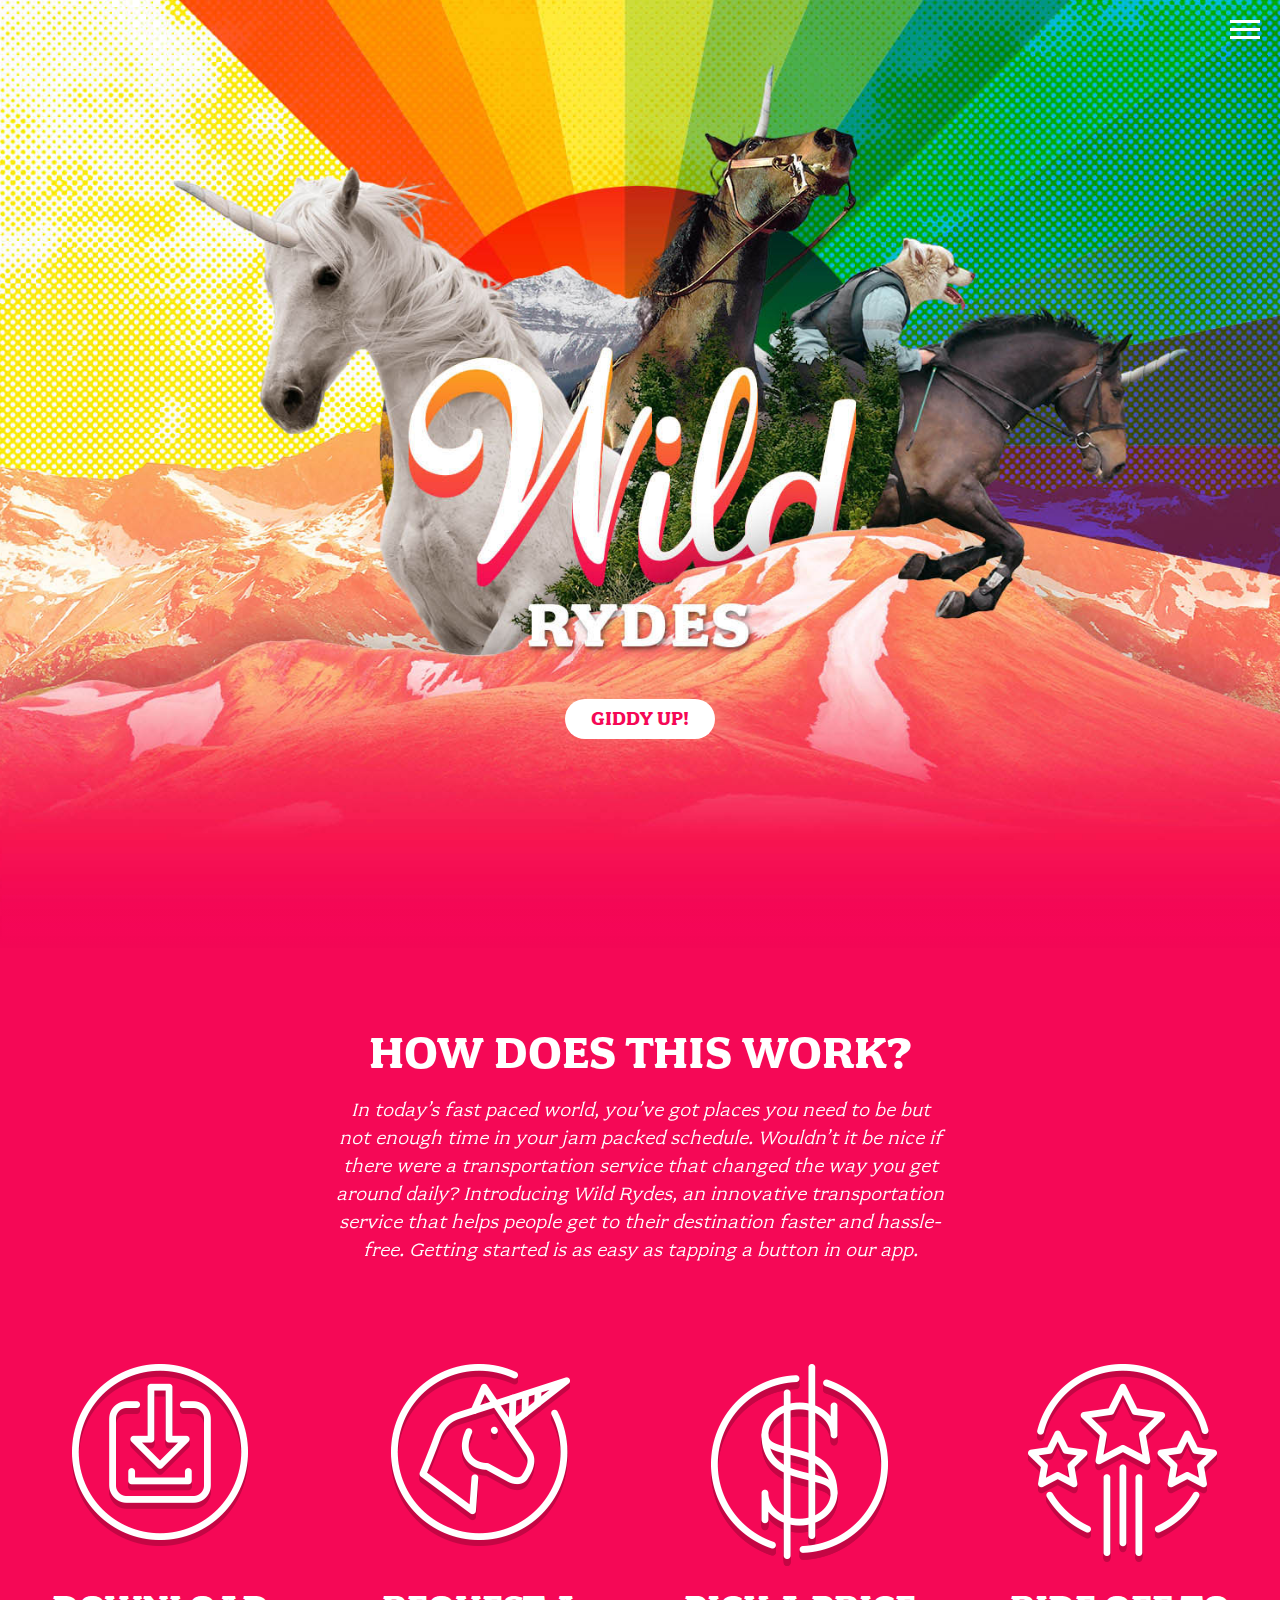
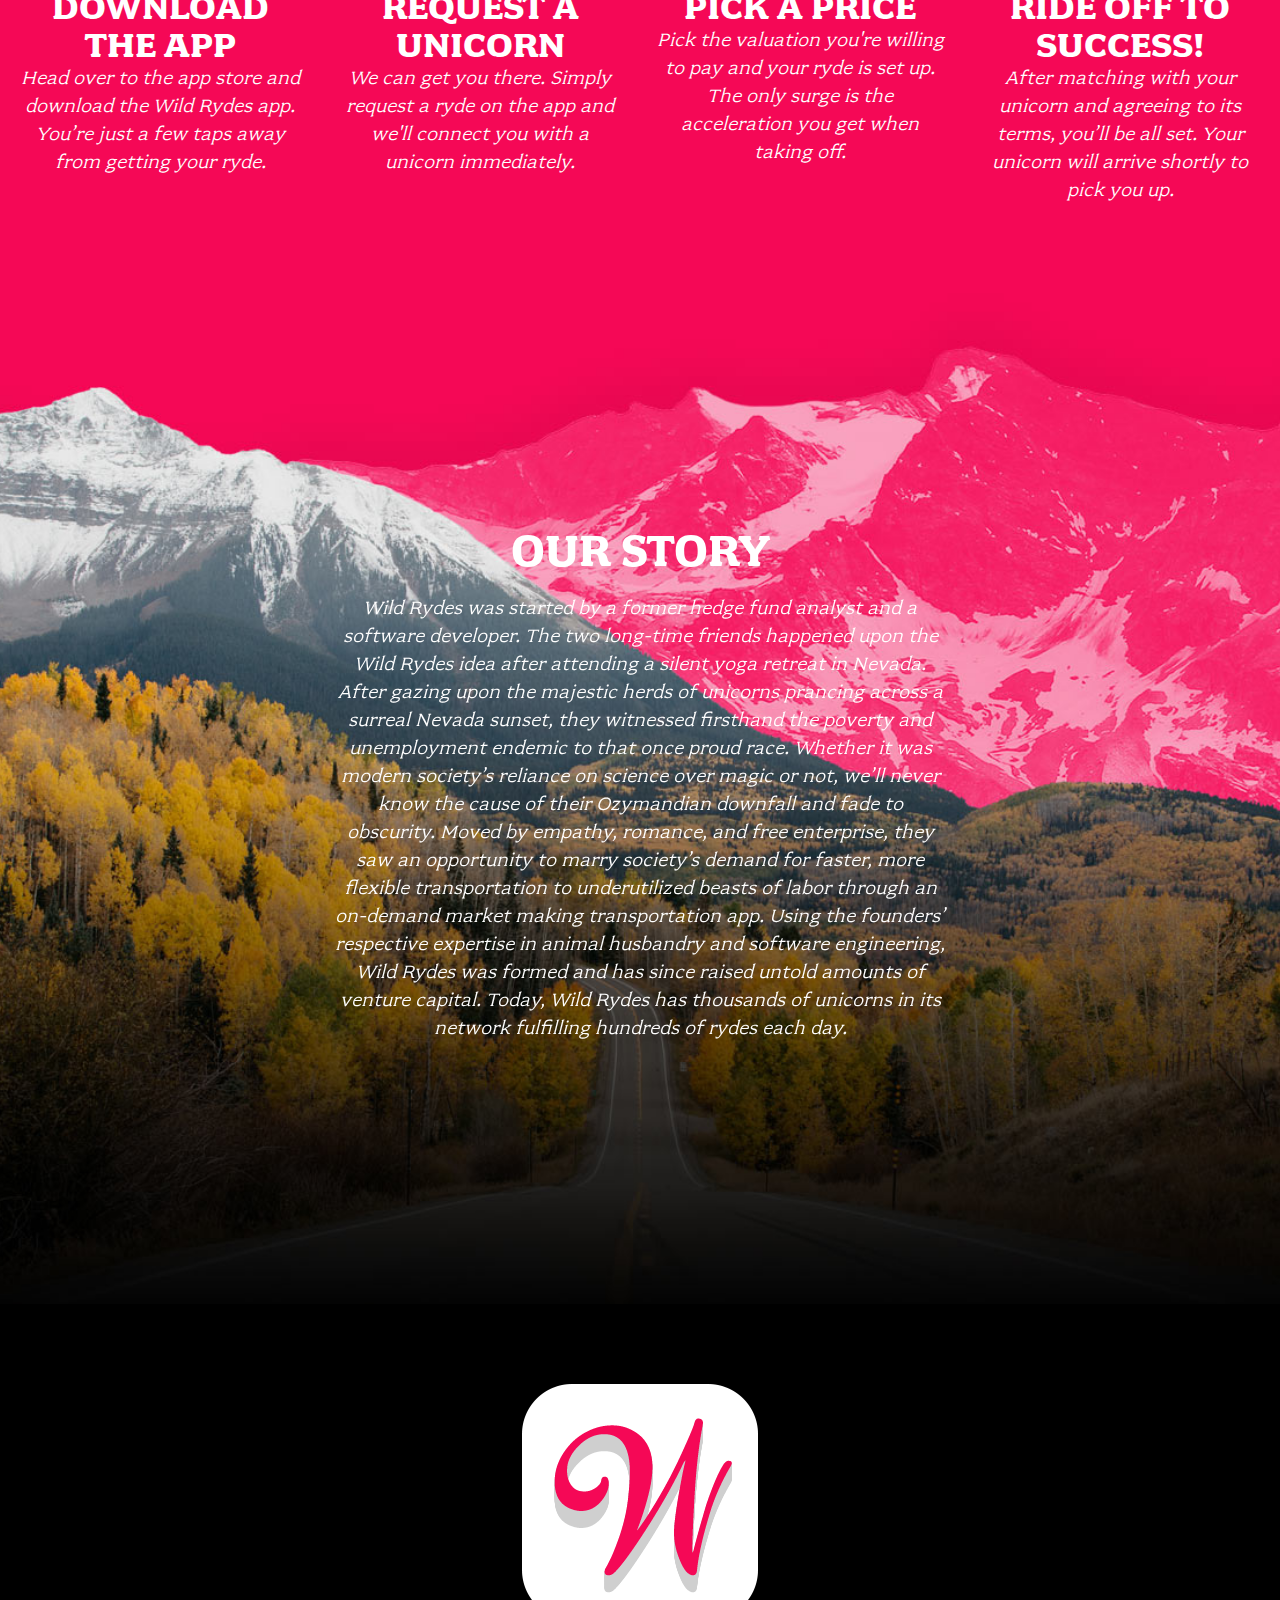
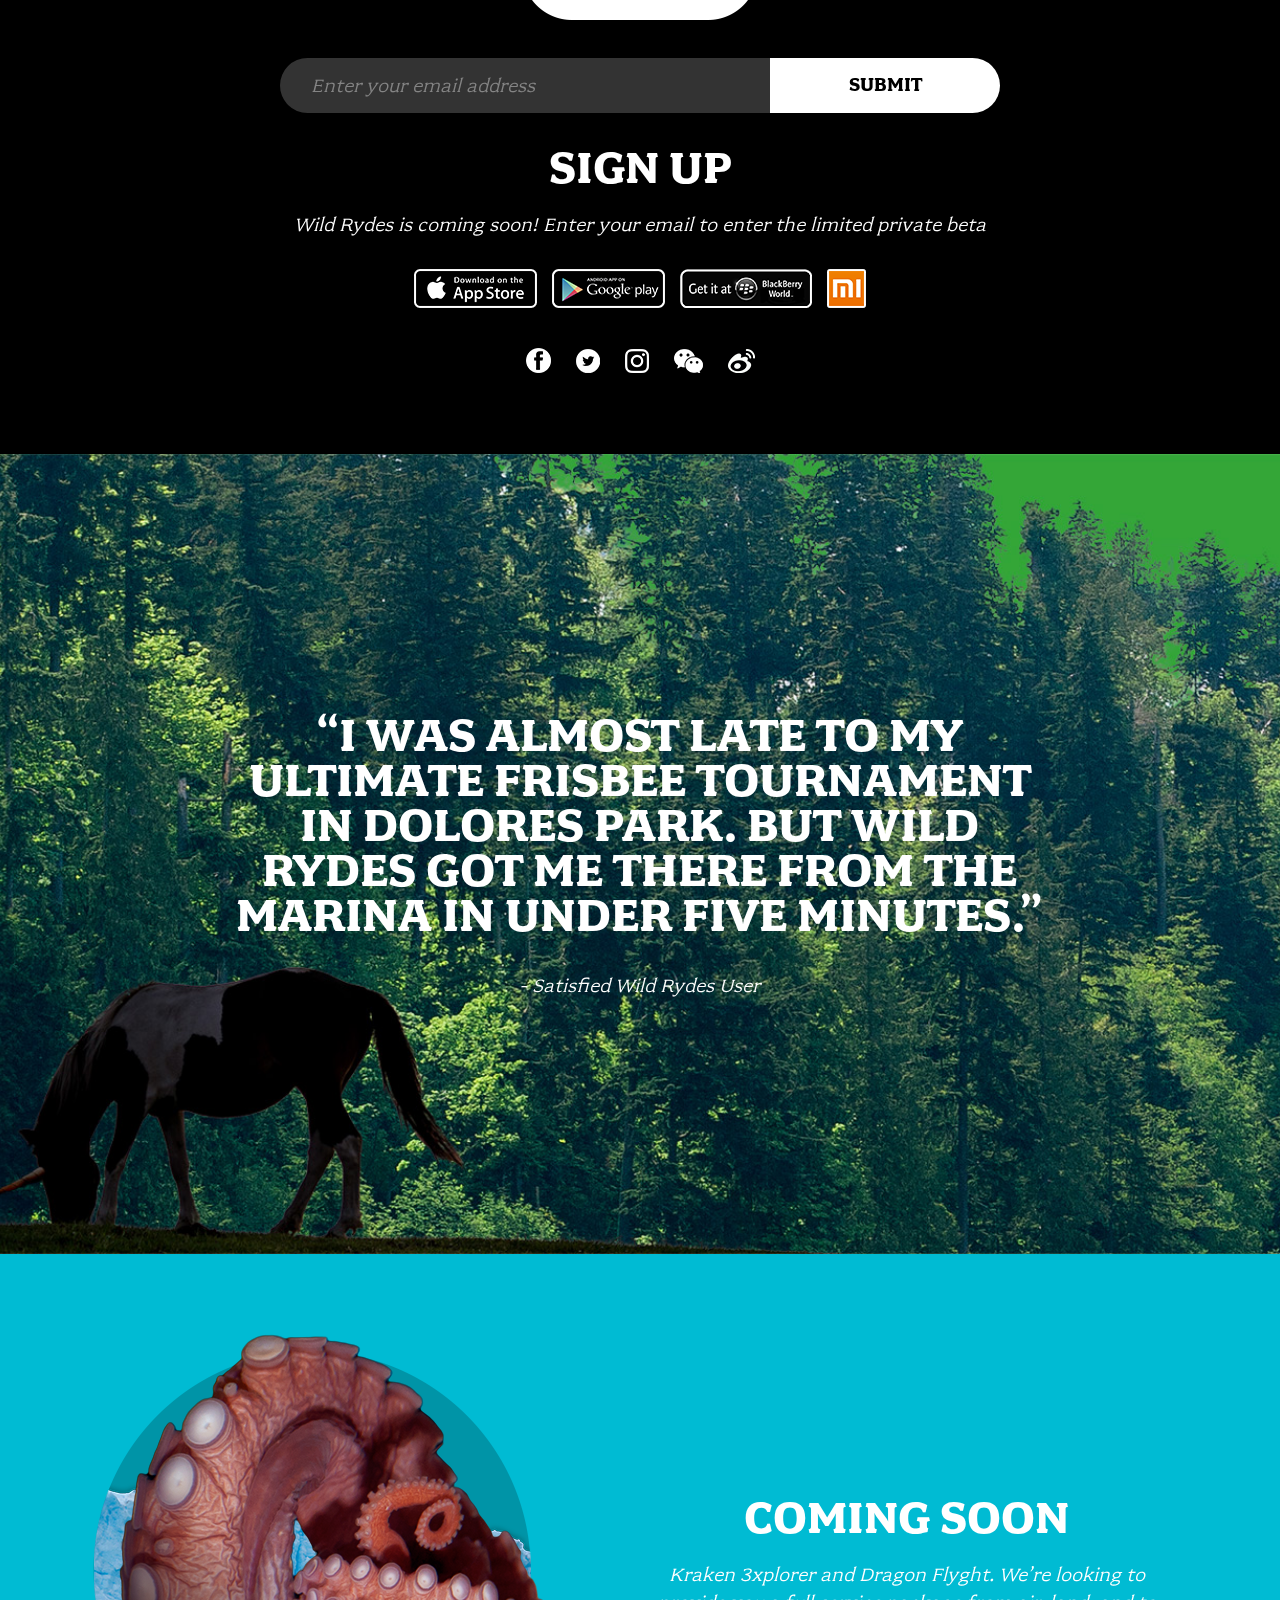
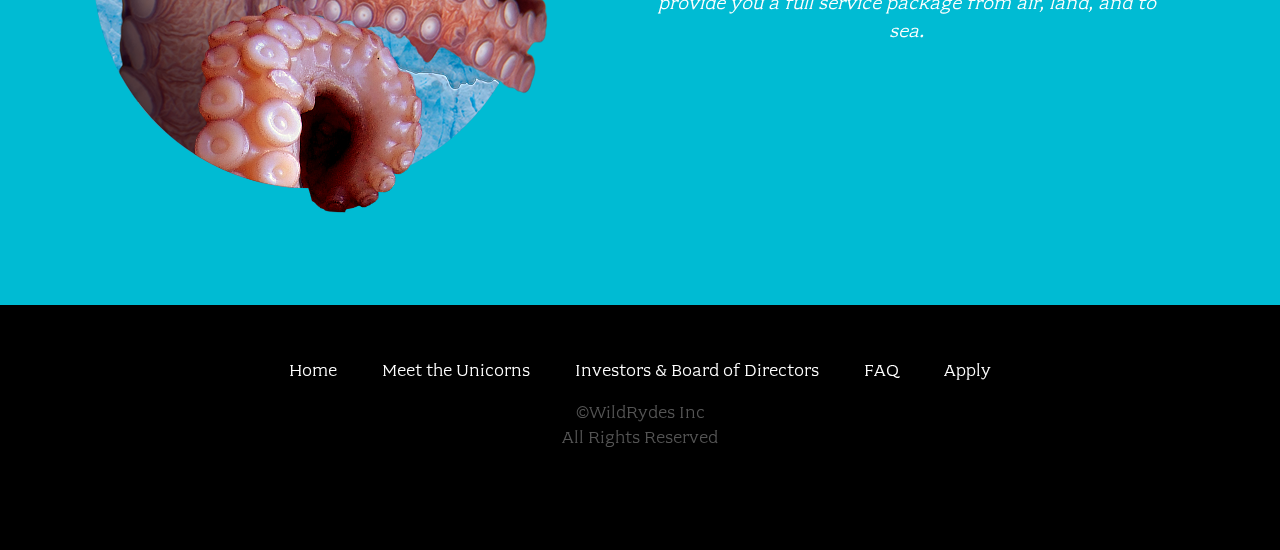
==== index.html @ 4c428ce8 "added all the files for the project" ====
<!doctype html>
<html class="no-js" lang="">
<head>
  <meta charset="utf-8">
  <meta name="description" content="">
  <meta name="viewport" content="width=device-width, initial-scale=1">
  <title>Wild Rydes</title>

  <link rel="stylesheet" href="css/font.css">
  <link rel="stylesheet" href="css/main.css">

  <script src="js/vendor/modernizr.js"></script>
</head>
<body class="page-home">

  <header class="site-header">
    <h1 class="title">Wild Rydes</h1>
    <nav class="site-nav">
      <ul>
        <li><a href="index.html">Home</a></li>
        <li><a href="unicorns.html">Meet the Unicorns</a></li>
        <li><a href="investors.html">Investors &amp; Board of Directors</a></li>
        <li><a href="faq.html">FAQ</a></li>
        <li><a href="apply.html">Apply</a></li>
      </ul>
    </nav>
    <button type="button" class="btn-menu"><span>Menu</span></button>
    <a class="home-button" href="/register.html">Giddy Up!</a>
  </header>

  <section class="home-about">
    <div class="row column large-9 xlarge-6 xxlarge-4">
      <h2 class="section-title">How Does This Work?</h2>
      <p class="content">
        In today’s fast paced world, you’ve got places you need to be but not enough time in your jam packed schedule. Wouldn’t it be nice if there were a transportation service that changed the way you get around daily? Introducing Wild Rydes, an innovative transportation service that helps people get to their destination faster and hassle-free. Getting started is as easy as tapping a button in our app.
      </p>
    </div>

    <div class="row medium-up-2 large-up-4">
      <div class="column">
        <div class="home-about-block">
          <h3 class="title icon-download">Download The App</h3>
          <p class="content">Head over to the app store and download the Wild Rydes app. You’re just a few taps away from getting your ryde.</p>
        </div>
      </div>

      <div class="column">
        <div class="home-about-block">
          <h3 class="title icon-unicorn">Request A Unicorn</h3>
          <p class="content">We can get you there. Simply request a ryde on the app and we'll connect you with a unicorn immediately.</p>
        </div>
      </div>

      <div class="column">
        <div class="home-about-block">
          <h3 class="title icon-price">Pick A Price</h3>
          <p class="content">Pick the valuation you're willing to pay and your ryde is set up. The only surge is the acceleration you get when taking off.</p>
        </div>
      </div>

      <div class="column">
        <div class="home-about-block">
          <h3 class="title icon-success">Ride Off To Success!</h3>
          <p class="content">After matching with your unicorn and agreeing to its terms, you’ll be all set. Your unicorn will arrive shortly to pick you up.</p>
        </div>
      </div>
    </div>
  </section>

  <section class="home-story">
    <div class="row column large-9 xlarge-6 xxlarge-4">
      <h2 class="section-title">Our Story</h2>
      <p class="content">
        Wild Rydes was started by a former hedge fund analyst and a software developer. The two long-time friends happened upon the Wild Rydes idea after attending a silent yoga retreat in Nevada. After gazing upon the majestic herds of unicorns prancing across a surreal Nevada sunset, they witnessed firsthand the poverty and unemployment endemic to that once proud race. Whether it was modern society’s reliance on science over magic or not, we’ll never know the cause of their Ozymandian downfall and fade to obscurity. Moved by empathy, romance, and free enterprise, they saw an opportunity to marry society’s demand for faster, more flexible transportation to underutilized beasts of labor through an on-demand market making transportation app. Using the founders’ respective expertise in animal husbandry and software engineering, Wild Rydes was formed and has since raised untold amounts of venture capital. Today, Wild Rydes has thousands of unicorns in its network fulfilling hundreds of rydes each day.
      </p>
    </div>
  </section>

  <section class="home-sign-up">
    <div class="row column">
      <img class="icon-w" src="images/wr-home-W.png">

      <form onsubmit="javascript:void(0);">
        <input type="email" placeholder="Enter your email address">
        <button type="button">Submit</button>
      </form>

      <h2 class="section-title">Sign Up</h2>

      <p class="content">Wild Rydes is coming soon! Enter your email to enter the limited private beta</p>

      <div class="apps">
        <a class="app-icon" href=""><img src="images/wr-home-apple.png"></a>
        <a class="app-icon" href=""><img src="images/wr-home-google.png"></a>
        <a class="app-icon" href=""><img src="images/wr-home-blackberry.png"></a>
        <a class="app-icon" href=""><img src="images/wr-home-Xiaomi.png"></a>
      </div>

      <div class="social">
        <a class="icon-fb" href="">Facebook</a>
        <a class="icon-tw" href="">Twitter</a>
        <a class="icon-ig" href="">Instagram</a>
        <a class="icon-wc" href="">Wechat</a>
        <a class="icon-wb" href="">Weibo</a>
      </div>
    </div>
  </section>

  <section class="home-quote">
    <div class="row column medium-8 xxlarge-6">
      <div class="quote-wrap">
        <div class="quote">
          “I was almost late to my ultimate frisbee tournament in DOLORES park. BUt Wild Rydes Got me there from the marina in under five minutes.”
        </div>
        <div class="quoter">- Satisfied Wild Rydes User</div>
      </div>
    </div>
  </section>

  <section class="kraken-callout">
    <div class="row">
      <div class="columns medium-6 xxlarge-4 xxlarge-offset-2">
        <img src="images/wr-home-kraken.png">
      </div>

      <div class="columns medium-6 xlarge-5 xxlarge-4">
        <h4 class="title">Coming Soon</h4>
        <p class="content">
          Kraken 3xplorer and Dragon Flyght. We’re looking to provide you a full service package from air, land, and to sea.
        </p>
      </div>
    </div>
  </section>

  <footer class="site-footer">
    <div class="row column">
      <nav class="footer-nav">
        <ul>
          <li><a href="index.html">Home</a></li>
          <li><a href="unicorns.html">Meet the Unicorns</a></li>
          <li><a href="investors.html">Investors & Board of Directors</a></li>
          <li><a href="faq.html">FAQ</a></li>
          <li><a href="apply.html">Apply</a></li>
        </ul>
      </nav>
    </div>

    <div class="row column">
      <div class="footer-legal">
        &copy;WildRydes Inc<br>
        All Rights Reserved
      </div>
    </div>
  </footer>

  <script src="js/vendor.js"></script>

  <script src="js/main.js"></script>
</body>
</html>
---- css/font.css ----
@font-face {
    font-family: "fairplex-wide";
    font-style: normal;
    font-weight: 400;
    src: url("../fonts/fairplex-wide-n4.woff") format("woff2");
}
@font-face {
    font-family: "fairplex-wide";
    font-style: normal;
    font-weight: 700;
    src: url("../fonts/fairplex-wide-n7.woff") format("woff2");
}
---- css/main.css ----
/*! normalize.css v4.2.0 | MIT License | github.com/necolas/normalize.css */html{font-family:sans-serif;line-height:1.15;-ms-text-size-adjust:100%;-webkit-text-size-adjust:100%}body{margin:0}article,aside,footer,header,nav,section{display:block}h1{font-size:2em;margin:.67em 0}figcaption,figure,main{display:block}figure{margin:1em 40px}hr{box-sizing:content-box;height:0;overflow:visible}pre{font-family:monospace,monospace;font-size:1em}a{background-color:transparent;-webkit-text-decoration-skip:objects}a:active,a:hover{outline-width:0}abbr[title]{border-bottom:none;text-decoration:underline;text-decoration:underline dotted}b,strong{font-weight:inherit;font-weight:bolder}code,kbd,samp{font-family:monospace,monospace;font-size:1em}dfn{font-style:italic}mark{background-color:#ff0;color:#000}small{font-size:80%}sub,sup{font-size:75%;line-height:0;position:relative;vertical-align:baseline}sub{bottom:-.25em}sup{top:-.5em}audio,video{display:inline-block}audio:not([controls]){display:none;height:0}img{border-style:none}svg:not(:root){overflow:hidden}button,input,optgroup,select,textarea{font:inherit;margin:0}optgroup{font-weight:700}button,input{overflow:visible}button,select{text-transform:none}[type=reset],[type=submit],button,html [type=button]{-webkit-appearance:button;cursor:pointer}[type=button]::-moz-focus-inner,[type=reset]::-moz-focus-inner,[type=submit]::-moz-focus-inner,button::-moz-focus-inner{border-style:none;padding:0}[type=button]:-moz-focusring,[type=reset]:-moz-focusring,[type=submit]:-moz-focusring,button:-moz-focusring{outline:1px dotted ButtonText}fieldset{border:1px solid silver;margin:0 2px;padding:.35em .625em .75em}legend{box-sizing:border-box;color:inherit;display:table;max-width:100%;padding:0;white-space:normal}progress{display:inline-block;vertical-align:baseline}textarea{overflow:auto}[type=checkbox],[type=radio]{box-sizing:border-box;padding:0}[type=number]::-webkit-inner-spin-button,[type=number]::-webkit-outer-spin-button{height:auto}[type=search]{-webkit-appearance:textfield;outline-offset:-2px}[type=search]::-webkit-search-cancel-button,[type=search]::-webkit-search-decoration{-webkit-appearance:none}::-webkit-file-upload-button{-webkit-appearance:button;font:inherit}details,menu{display:block}summary{display:list-item}canvas{display:inline-block}[hidden],template{display:none}.row{max-width:96.875rem;margin-left:auto;margin-right:auto}.row:after,.row:before{content:' ';display:table}.row:after{clear:both}.row.collapse>.column,.row.collapse>.columns{padding-left:0;padding-right:0}.row .row{max-width:none;margin-left:-.625rem;margin-right:-.625rem}@media screen and (min-width:40em){.row .row{margin-left:-.9375rem;margin-right:-.9375rem}}.row .row.collapse{margin-left:0;margin-right:0}.row.expanded{max-width:none}.row.expanded .row{margin-left:auto;margin-right:auto}.column,.columns{width:100%;float:left;padding-left:.625rem;padding-right:.625rem}@media screen and (min-width:40em){.column,.columns{padding-left:.9375rem;padding-right:.9375rem}}.column:last-child:not(:first-child),.columns:last-child:not(:first-child){float:right}.column.end:last-child:last-child,.end.columns:last-child:last-child{float:left}.column.row.row,.row.row.columns{float:none}.row .column.row.row,.row .row.row.columns{padding-left:0;padding-right:0;margin-left:0;margin-right:0}.small-1{width:8.3333333333%}.small-push-1{position:relative;left:8.3333333333%}.small-pull-1{position:relative;left:-8.3333333333%}.small-offset-0{margin-left:0}.small-2{width:16.6666666667%}.small-push-2{position:relative;left:16.6666666667%}.small-pull-2{position:relative;left:-16.6666666667%}.small-offset-1{margin-left:8.3333333333%}.small-3{width:25%}.small-push-3{position:relative;left:25%}.small-pull-3{position:relative;left:-25%}.small-offset-2{margin-left:16.6666666667%}.small-4{width:33.3333333333%}.small-push-4{position:relative;left:33.3333333333%}.small-pull-4{position:relative;left:-33.3333333333%}.small-offset-3{margin-left:25%}.small-5{width:41.6666666667%}.small-push-5{position:relative;left:41.6666666667%}.small-pull-5{position:relative;left:-41.6666666667%}.small-offset-4{margin-left:33.3333333333%}.small-6{width:50%}.small-push-6{position:relative;left:50%}.small-pull-6{position:relative;left:-50%}.small-offset-5{margin-left:41.6666666667%}.small-7{width:58.3333333333%}.small-push-7{position:relative;left:58.3333333333%}.small-pull-7{position:relative;left:-58.3333333333%}.small-offset-6{margin-left:50%}.small-8{width:66.6666666667%}.small-push-8{position:relative;left:66.6666666667%}.small-pull-8{position:relative;left:-66.6666666667%}.small-offset-7{margin-left:58.3333333333%}.small-9{width:75%}.small-push-9{position:relative;left:75%}.small-pull-9{position:relative;left:-75%}.small-offset-8{margin-left:66.6666666667%}.small-10{width:83.3333333333%}.small-push-10{position:relative;left:83.3333333333%}.small-pull-10{position:relative;left:-83.3333333333%}.small-offset-9{margin-left:75%}.small-11{width:91.6666666667%}.small-push-11{position:relative;left:91.6666666667%}.small-pull-11{position:relative;left:-91.6666666667%}.small-offset-10{margin-left:83.3333333333%}.small-12{width:100%}.small-offset-11{margin-left:91.6666666667%}.small-up-1>.column,.small-up-1>.columns{width:100%;float:left}.small-up-1>.column:nth-of-type(1n),.small-up-1>.columns:nth-of-type(1n){clear:none}.small-up-1>.column:nth-of-type(1n+1),.small-up-1>.columns:nth-of-type(1n+1){clear:both}.small-up-1>.column:last-child,.small-up-1>.columns:last-child{float:left}.small-up-2>.column,.small-up-2>.columns{width:50%;float:left}.small-up-2>.column:nth-of-type(1n),.small-up-2>.columns:nth-of-type(1n){clear:none}.small-up-2>.column:nth-of-type(2n+1),.small-up-2>.columns:nth-of-type(2n+1){clear:both}.small-up-2>.column:last-child,.small-up-2>.columns:last-child{float:left}.small-up-3>.column,.small-up-3>.columns{width:33.3333333333%;float:left}.small-up-3>.column:nth-of-type(1n),.small-up-3>.columns:nth-of-type(1n){clear:none}.small-up-3>.column:nth-of-type(3n+1),.small-up-3>.columns:nth-of-type(3n+1){clear:both}.small-up-3>.column:last-child,.small-up-3>.columns:last-child{float:left}.small-up-4>.column,.small-up-4>.columns{width:25%;float:left}.small-up-4>.column:nth-of-type(1n),.small-up-4>.columns:nth-of-type(1n){clear:none}.small-up-4>.column:nth-of-type(4n+1),.small-up-4>.columns:nth-of-type(4n+1){clear:both}.small-up-4>.column:last-child,.small-up-4>.columns:last-child{float:left}.small-up-5>.column,.small-up-5>.columns{width:20%;float:left}.small-up-5>.column:nth-of-type(1n),.small-up-5>.columns:nth-of-type(1n){clear:none}.small-up-5>.column:nth-of-type(5n+1),.small-up-5>.columns:nth-of-type(5n+1){clear:both}.small-up-5>.column:last-child,.small-up-5>.columns:last-child{float:left}.small-up-6>.column,.small-up-6>.columns{width:16.6666666667%;float:left}.small-up-6>.column:nth-of-type(1n),.small-up-6>.columns:nth-of-type(1n){clear:none}.small-up-6>.column:nth-of-type(6n+1),.small-up-6>.columns:nth-of-type(6n+1){clear:both}.small-up-6>.column:last-child,.small-up-6>.columns:last-child{float:left}.small-up-7>.column,.small-up-7>.columns{width:14.2857142857%;float:left}.small-up-7>.column:nth-of-type(1n),.small-up-7>.columns:nth-of-type(1n){clear:none}.small-up-7>.column:nth-of-type(7n+1),.small-up-7>.columns:nth-of-type(7n+1){clear:both}.small-up-7>.column:last-child,.small-up-7>.columns:last-child{float:left}.small-up-8>.column,.small-up-8>.columns{width:12.5%;float:left}.small-up-8>.column:nth-of-type(1n),.small-up-8>.columns:nth-of-type(1n){clear:none}.small-up-8>.column:nth-of-type(8n+1),.small-up-8>.columns:nth-of-type(8n+1){clear:both}.small-up-8>.column:last-child,.small-up-8>.columns:last-child{float:left}.small-collapse>.column,.small-collapse>.columns{padding-left:0;padding-right:0}.expanded.row .small-collapse.row,.small-collapse .row{margin-left:0;margin-right:0}.small-uncollapse>.column,.small-uncollapse>.columns{padding-left:.625rem;padding-right:.625rem}.small-centered{float:none;margin-left:auto;margin-right:auto}.small-pull-0,.small-push-0,.small-uncentered{position:static;margin-left:0;margin-right:0;float:left}@media screen and (min-width:40em){.medium-1{width:8.3333333333%}.medium-push-1{position:relative;left:8.3333333333%}.medium-pull-1{position:relative;left:-8.3333333333%}.medium-offset-0{margin-left:0}.medium-2{width:16.6666666667%}.medium-push-2{position:relative;left:16.6666666667%}.medium-pull-2{position:relative;left:-16.6666666667%}.medium-offset-1{margin-left:8.3333333333%}.medium-3{width:25%}.medium-push-3{position:relative;left:25%}.medium-pull-3{position:relative;left:-25%}.medium-offset-2{margin-left:16.6666666667%}.medium-4{width:33.3333333333%}.medium-push-4{position:relative;left:33.3333333333%}.medium-pull-4{position:relative;left:-33.3333333333%}.medium-offset-3{margin-left:25%}.medium-5{width:41.6666666667%}.medium-push-5{position:relative;left:41.6666666667%}.medium-pull-5{position:relative;left:-41.6666666667%}.medium-offset-4{margin-left:33.3333333333%}.medium-6{width:50%}.medium-push-6{position:relative;left:50%}.medium-pull-6{position:relative;left:-50%}.medium-offset-5{margin-left:41.6666666667%}.medium-7{width:58.3333333333%}.medium-push-7{position:relative;left:58.3333333333%}.medium-pull-7{position:relative;left:-58.3333333333%}.medium-offset-6{margin-left:50%}.medium-8{width:66.6666666667%}.medium-push-8{position:relative;left:66.6666666667%}.medium-pull-8{position:relative;left:-66.6666666667%}.medium-offset-7{margin-left:58.3333333333%}.medium-9{width:75%}.medium-push-9{position:relative;left:75%}.medium-pull-9{position:relative;left:-75%}.medium-offset-8{margin-left:66.6666666667%}.medium-10{width:83.3333333333%}.medium-push-10{position:relative;left:83.3333333333%}.medium-pull-10{position:relative;left:-83.3333333333%}.medium-offset-9{margin-left:75%}.medium-11{width:91.6666666667%}.medium-push-11{position:relative;left:91.6666666667%}.medium-pull-11{position:relative;left:-91.6666666667%}.medium-offset-10{margin-left:83.3333333333%}.medium-12{width:100%}.medium-offset-11{margin-left:91.6666666667%}.medium-up-1>.column,.medium-up-1>.columns{width:100%;float:left}.medium-up-1>.column:nth-of-type(1n),.medium-up-1>.columns:nth-of-type(1n){clear:none}.medium-up-1>.column:nth-of-type(1n+1),.medium-up-1>.columns:nth-of-type(1n+1){clear:both}.medium-up-1>.column:last-child,.medium-up-1>.columns:last-child{float:left}.medium-up-2>.column,.medium-up-2>.columns{width:50%;float:left}.medium-up-2>.column:nth-of-type(1n),.medium-up-2>.columns:nth-of-type(1n){clear:none}.medium-up-2>.column:nth-of-type(2n+1),.medium-up-2>.columns:nth-of-type(2n+1){clear:both}.medium-up-2>.column:last-child,.medium-up-2>.columns:last-child{float:left}.medium-up-3>.column,.medium-up-3>.columns{width:33.3333333333%;float:left}.medium-up-3>.column:nth-of-type(1n),.medium-up-3>.columns:nth-of-type(1n){clear:none}.medium-up-3>.column:nth-of-type(3n+1),.medium-up-3>.columns:nth-of-type(3n+1){clear:both}.medium-up-3>.column:last-child,.medium-up-3>.columns:last-child{float:left}.medium-up-4>.column,.medium-up-4>.columns{width:25%;float:left}.medium-up-4>.column:nth-of-type(1n),.medium-up-4>.columns:nth-of-type(1n){clear:none}.medium-up-4>.column:nth-of-type(4n+1),.medium-up-4>.columns:nth-of-type(4n+1){clear:both}.medium-up-4>.column:last-child,.medium-up-4>.columns:last-child{float:left}.medium-up-5>.column,.medium-up-5>.columns{width:20%;float:left}.medium-up-5>.column:nth-of-type(1n),.medium-up-5>.columns:nth-of-type(1n){clear:none}.medium-up-5>.column:nth-of-type(5n+1),.medium-up-5>.columns:nth-of-type(5n+1){clear:both}.medium-up-5>.column:last-child,.medium-up-5>.columns:last-child{float:left}.medium-up-6>.column,.medium-up-6>.columns{width:16.6666666667%;float:left}.medium-up-6>.column:nth-of-type(1n),.medium-up-6>.columns:nth-of-type(1n){clear:none}.medium-up-6>.column:nth-of-type(6n+1),.medium-up-6>.columns:nth-of-type(6n+1){clear:both}.medium-up-6>.column:last-child,.medium-up-6>.columns:last-child{float:left}.medium-up-7>.column,.medium-up-7>.columns{width:14.2857142857%;float:left}.medium-up-7>.column:nth-of-type(1n),.medium-up-7>.columns:nth-of-type(1n){clear:none}.medium-up-7>.column:nth-of-type(7n+1),.medium-up-7>.columns:nth-of-type(7n+1){clear:both}.medium-up-7>.column:last-child,.medium-up-7>.columns:last-child{float:left}.medium-up-8>.column,.medium-up-8>.columns{width:12.5%;float:left}.medium-up-8>.column:nth-of-type(1n),.medium-up-8>.columns:nth-of-type(1n){clear:none}.medium-up-8>.column:nth-of-type(8n+1),.medium-up-8>.columns:nth-of-type(8n+1){clear:both}.medium-up-8>.column:last-child,.medium-up-8>.columns:last-child{float:left}.medium-collapse>.column,.medium-collapse>.columns{padding-left:0;padding-right:0}.expanded.row .medium-collapse.row,.medium-collapse .row{margin-left:0;margin-right:0}.medium-uncollapse>.column,.medium-uncollapse>.columns{padding-left:.9375rem;padding-right:.9375rem}.medium-centered{float:none;margin-left:auto;margin-right:auto}.medium-pull-0,.medium-push-0,.medium-uncentered{position:static;margin-left:0;margin-right:0;float:left}}@media screen and (min-width:64em){.large-1{width:8.3333333333%}.large-push-1{position:relative;left:8.3333333333%}.large-pull-1{position:relative;left:-8.3333333333%}.large-offset-0{margin-left:0}.large-2{width:16.6666666667%}.large-push-2{position:relative;left:16.6666666667%}.large-pull-2{position:relative;left:-16.6666666667%}.large-offset-1{margin-left:8.3333333333%}.large-3{width:25%}.large-push-3{position:relative;left:25%}.large-pull-3{position:relative;left:-25%}.large-offset-2{margin-left:16.6666666667%}.large-4{width:33.3333333333%}.large-push-4{position:relative;left:33.3333333333%}.large-pull-4{position:relative;left:-33.3333333333%}.large-offset-3{margin-left:25%}.large-5{width:41.6666666667%}.large-push-5{position:relative;left:41.6666666667%}.large-pull-5{position:relative;left:-41.6666666667%}.large-offset-4{margin-left:33.3333333333%}.large-6{width:50%}.large-push-6{position:relative;left:50%}.large-pull-6{position:relative;left:-50%}.large-offset-5{margin-left:41.6666666667%}.large-7{width:58.3333333333%}.large-push-7{position:relative;left:58.3333333333%}.large-pull-7{position:relative;left:-58.3333333333%}.large-offset-6{margin-left:50%}.large-8{width:66.6666666667%}.large-push-8{position:relative;left:66.6666666667%}.large-pull-8{position:relative;left:-66.6666666667%}.large-offset-7{margin-left:58.3333333333%}.large-9{width:75%}.large-push-9{position:relative;left:75%}.large-pull-9{position:relative;left:-75%}.large-offset-8{margin-left:66.6666666667%}.large-10{width:83.3333333333%}.large-push-10{position:relative;left:83.3333333333%}.large-pull-10{position:relative;left:-83.3333333333%}.large-offset-9{margin-left:75%}.large-11{width:91.6666666667%}.large-push-11{position:relative;left:91.6666666667%}.large-pull-11{position:relative;left:-91.6666666667%}.large-offset-10{margin-left:83.3333333333%}.large-12{width:100%}.large-offset-11{margin-left:91.6666666667%}.large-up-1>.column,.large-up-1>.columns{width:100%;float:left}.large-up-1>.column:nth-of-type(1n),.large-up-1>.columns:nth-of-type(1n){clear:none}.large-up-1>.column:nth-of-type(1n+1),.large-up-1>.columns:nth-of-type(1n+1){clear:both}.large-up-1>.column:last-child,.large-up-1>.columns:last-child{float:left}.large-up-2>.column,.large-up-2>.columns{width:50%;float:left}.large-up-2>.column:nth-of-type(1n),.large-up-2>.columns:nth-of-type(1n){clear:none}.large-up-2>.column:nth-of-type(2n+1),.large-up-2>.columns:nth-of-type(2n+1){clear:both}.large-up-2>.column:last-child,.large-up-2>.columns:last-child{float:left}.large-up-3>.column,.large-up-3>.columns{width:33.3333333333%;float:left}.large-up-3>.column:nth-of-type(1n),.large-up-3>.columns:nth-of-type(1n){clear:none}.large-up-3>.column:nth-of-type(3n+1),.large-up-3>.columns:nth-of-type(3n+1){clear:both}.large-up-3>.column:last-child,.large-up-3>.columns:last-child{float:left}.large-up-4>.column,.large-up-4>.columns{width:25%;float:left}.large-up-4>.column:nth-of-type(1n),.large-up-4>.columns:nth-of-type(1n){clear:none}.large-up-4>.column:nth-of-type(4n+1),.large-up-4>.columns:nth-of-type(4n+1){clear:both}.large-up-4>.column:last-child,.large-up-4>.columns:last-child{float:left}.large-up-5>.column,.large-up-5>.columns{width:20%;float:left}.large-up-5>.column:nth-of-type(1n),.large-up-5>.columns:nth-of-type(1n){clear:none}.large-up-5>.column:nth-of-type(5n+1),.large-up-5>.columns:nth-of-type(5n+1){clear:both}.large-up-5>.column:last-child,.large-up-5>.columns:last-child{float:left}.large-up-6>.column,.large-up-6>.columns{width:16.6666666667%;float:left}.large-up-6>.column:nth-of-type(1n),.large-up-6>.columns:nth-of-type(1n){clear:none}.large-up-6>.column:nth-of-type(6n+1),.large-up-6>.columns:nth-of-type(6n+1){clear:both}.large-up-6>.column:last-child,.large-up-6>.columns:last-child{float:left}.large-up-7>.column,.large-up-7>.columns{width:14.2857142857%;float:left}.large-up-7>.column:nth-of-type(1n),.large-up-7>.columns:nth-of-type(1n){clear:none}.large-up-7>.column:nth-of-type(7n+1),.large-up-7>.columns:nth-of-type(7n+1){clear:both}.large-up-7>.column:last-child,.large-up-7>.columns:last-child{float:left}.large-up-8>.column,.large-up-8>.columns{width:12.5%;float:left}.large-up-8>.column:nth-of-type(1n),.large-up-8>.columns:nth-of-type(1n){clear:none}.large-up-8>.column:nth-of-type(8n+1),.large-up-8>.columns:nth-of-type(8n+1){clear:both}.large-up-8>.column:last-child,.large-up-8>.columns:last-child{float:left}.large-collapse>.column,.large-collapse>.columns{padding-left:0;padding-right:0}.expanded.row .large-collapse.row,.large-collapse .row{margin-left:0;margin-right:0}.large-uncollapse>.column,.large-uncollapse>.columns{padding-left:.9375rem;padding-right:.9375rem}.large-centered{float:none;margin-left:auto;margin-right:auto}.large-pull-0,.large-push-0,.large-uncentered{position:static;margin-left:0;margin-right:0;float:left}}@media screen and (min-width:75em){.xlarge-1{width:8.3333333333%}.xlarge-push-1{position:relative;left:8.3333333333%}.xlarge-pull-1{position:relative;left:-8.3333333333%}.xlarge-offset-0{margin-left:0}.xlarge-2{width:16.6666666667%}.xlarge-push-2{position:relative;left:16.6666666667%}.xlarge-pull-2{position:relative;left:-16.6666666667%}.xlarge-offset-1{margin-left:8.3333333333%}.xlarge-3{width:25%}.xlarge-push-3{position:relative;left:25%}.xlarge-pull-3{position:relative;left:-25%}.xlarge-offset-2{margin-left:16.6666666667%}.xlarge-4{width:33.3333333333%}.xlarge-push-4{position:relative;left:33.3333333333%}.xlarge-pull-4{position:relative;left:-33.3333333333%}.xlarge-offset-3{margin-left:25%}.xlarge-5{width:41.6666666667%}.xlarge-push-5{position:relative;left:41.6666666667%}.xlarge-pull-5{position:relative;left:-41.6666666667%}.xlarge-offset-4{margin-left:33.3333333333%}.xlarge-6{width:50%}.xlarge-push-6{position:relative;left:50%}.xlarge-pull-6{position:relative;left:-50%}.xlarge-offset-5{margin-left:41.6666666667%}.xlarge-7{width:58.3333333333%}.xlarge-push-7{position:relative;left:58.3333333333%}.xlarge-pull-7{position:relative;left:-58.3333333333%}.xlarge-offset-6{margin-left:50%}.xlarge-8{width:66.6666666667%}.xlarge-push-8{position:relative;left:66.6666666667%}.xlarge-pull-8{position:relative;left:-66.6666666667%}.xlarge-offset-7{margin-left:58.3333333333%}.xlarge-9{width:75%}.xlarge-push-9{position:relative;left:75%}.xlarge-pull-9{position:relative;left:-75%}.xlarge-offset-8{margin-left:66.6666666667%}.xlarge-10{width:83.3333333333%}.xlarge-push-10{position:relative;left:83.3333333333%}.xlarge-pull-10{position:relative;left:-83.3333333333%}.xlarge-offset-9{margin-left:75%}.xlarge-11{width:91.6666666667%}.xlarge-push-11{position:relative;left:91.6666666667%}.xlarge-pull-11{position:relative;left:-91.6666666667%}.xlarge-offset-10{margin-left:83.3333333333%}.xlarge-12{width:100%}.xlarge-offset-11{margin-left:91.6666666667%}.xlarge-up-1>.column,.xlarge-up-1>.columns{width:100%;float:left}.xlarge-up-1>.column:nth-of-type(1n),.xlarge-up-1>.columns:nth-of-type(1n){clear:none}.xlarge-up-1>.column:nth-of-type(1n+1),.xlarge-up-1>.columns:nth-of-type(1n+1){clear:both}.xlarge-up-1>.column:last-child,.xlarge-up-1>.columns:last-child{float:left}.xlarge-up-2>.column,.xlarge-up-2>.columns{width:50%;float:left}.xlarge-up-2>.column:nth-of-type(1n),.xlarge-up-2>.columns:nth-of-type(1n){clear:none}.xlarge-up-2>.column:nth-of-type(2n+1),.xlarge-up-2>.columns:nth-of-type(2n+1){clear:both}.xlarge-up-2>.column:last-child,.xlarge-up-2>.columns:last-child{float:left}.xlarge-up-3>.column,.xlarge-up-3>.columns{width:33.3333333333%;float:left}.xlarge-up-3>.column:nth-of-type(1n),.xlarge-up-3>.columns:nth-of-type(1n){clear:none}.xlarge-up-3>.column:nth-of-type(3n+1),.xlarge-up-3>.columns:nth-of-type(3n+1){clear:both}.xlarge-up-3>.column:last-child,.xlarge-up-3>.columns:last-child{float:left}.xlarge-up-4>.column,.xlarge-up-4>.columns{width:25%;float:left}.xlarge-up-4>.column:nth-of-type(1n),.xlarge-up-4>.columns:nth-of-type(1n){clear:none}.xlarge-up-4>.column:nth-of-type(4n+1),.xlarge-up-4>.columns:nth-of-type(4n+1){clear:both}.xlarge-up-4>.column:last-child,.xlarge-up-4>.columns:last-child{float:left}.xlarge-up-5>.column,.xlarge-up-5>.columns{width:20%;float:left}.xlarge-up-5>.column:nth-of-type(1n),.xlarge-up-5>.columns:nth-of-type(1n){clear:none}.xlarge-up-5>.column:nth-of-type(5n+1),.xlarge-up-5>.columns:nth-of-type(5n+1){clear:both}.xlarge-up-5>.column:last-child,.xlarge-up-5>.columns:last-child{float:left}.xlarge-up-6>.column,.xlarge-up-6>.columns{width:16.6666666667%;float:left}.xlarge-up-6>.column:nth-of-type(1n),.xlarge-up-6>.columns:nth-of-type(1n){clear:none}.xlarge-up-6>.column:nth-of-type(6n+1),.xlarge-up-6>.columns:nth-of-type(6n+1){clear:both}.xlarge-up-6>.column:last-child,.xlarge-up-6>.columns:last-child{float:left}.xlarge-up-7>.column,.xlarge-up-7>.columns{width:14.2857142857%;float:left}.xlarge-up-7>.column:nth-of-type(1n),.xlarge-up-7>.columns:nth-of-type(1n){clear:none}.xlarge-up-7>.column:nth-of-type(7n+1),.xlarge-up-7>.columns:nth-of-type(7n+1){clear:both}.xlarge-up-7>.column:last-child,.xlarge-up-7>.columns:last-child{float:left}.xlarge-up-8>.column,.xlarge-up-8>.columns{width:12.5%;float:left}.xlarge-up-8>.column:nth-of-type(1n),.xlarge-up-8>.columns:nth-of-type(1n){clear:none}.xlarge-up-8>.column:nth-of-type(8n+1),.xlarge-up-8>.columns:nth-of-type(8n+1){clear:both}.xlarge-up-8>.column:last-child,.xlarge-up-8>.columns:last-child{float:left}.xlarge-collapse>.column,.xlarge-collapse>.columns{padding-left:0;padding-right:0}.expanded.row .xlarge-collapse.row,.xlarge-collapse .row{margin-left:0;margin-right:0}.xlarge-uncollapse>.column,.xlarge-uncollapse>.columns{padding-left:.9375rem;padding-right:.9375rem}.xlarge-centered{float:none;margin-left:auto;margin-right:auto}.xlarge-pull-0,.xlarge-push-0,.xlarge-uncentered{position:static;margin-left:0;margin-right:0;float:left}}@media screen and (min-width:90em){.xxlarge-1{width:8.3333333333%}.xxlarge-push-1{position:relative;left:8.3333333333%}.xxlarge-pull-1{position:relative;left:-8.3333333333%}.xxlarge-offset-0{margin-left:0}.xxlarge-2{width:16.6666666667%}.xxlarge-push-2{position:relative;left:16.6666666667%}.xxlarge-pull-2{position:relative;left:-16.6666666667%}.xxlarge-offset-1{margin-left:8.3333333333%}.xxlarge-3{width:25%}.xxlarge-push-3{position:relative;left:25%}.xxlarge-pull-3{position:relative;left:-25%}.xxlarge-offset-2{margin-left:16.6666666667%}.xxlarge-4{width:33.3333333333%}.xxlarge-push-4{position:relative;left:33.3333333333%}.xxlarge-pull-4{position:relative;left:-33.3333333333%}.xxlarge-offset-3{margin-left:25%}.xxlarge-5{width:41.6666666667%}.xxlarge-push-5{position:relative;left:41.6666666667%}.xxlarge-pull-5{position:relative;left:-41.6666666667%}.xxlarge-offset-4{margin-left:33.3333333333%}.xxlarge-6{width:50%}.xxlarge-push-6{position:relative;left:50%}.xxlarge-pull-6{position:relative;left:-50%}.xxlarge-offset-5{margin-left:41.6666666667%}.xxlarge-7{width:58.3333333333%}.xxlarge-push-7{position:relative;left:58.3333333333%}.xxlarge-pull-7{position:relative;left:-58.3333333333%}.xxlarge-offset-6{margin-left:50%}.xxlarge-8{width:66.6666666667%}.xxlarge-push-8{position:relative;left:66.6666666667%}.xxlarge-pull-8{position:relative;left:-66.6666666667%}.xxlarge-offset-7{margin-left:58.3333333333%}.xxlarge-9{width:75%}.xxlarge-push-9{position:relative;left:75%}.xxlarge-pull-9{position:relative;left:-75%}.xxlarge-offset-8{margin-left:66.6666666667%}.xxlarge-10{width:83.3333333333%}.xxlarge-push-10{position:relative;left:83.3333333333%}.xxlarge-pull-10{position:relative;left:-83.3333333333%}.xxlarge-offset-9{margin-left:75%}.xxlarge-11{width:91.6666666667%}.xxlarge-push-11{position:relative;left:91.6666666667%}.xxlarge-pull-11{position:relative;left:-91.6666666667%}.xxlarge-offset-10{margin-left:83.3333333333%}.xxlarge-12{width:100%}.xxlarge-offset-11{margin-left:91.6666666667%}.xxlarge-up-1>.column,.xxlarge-up-1>.columns{width:100%;float:left}.xxlarge-up-1>.column:nth-of-type(1n),.xxlarge-up-1>.columns:nth-of-type(1n){clear:none}.xxlarge-up-1>.column:nth-of-type(1n+1),.xxlarge-up-1>.columns:nth-of-type(1n+1){clear:both}.xxlarge-up-1>.column:last-child,.xxlarge-up-1>.columns:last-child{float:left}.xxlarge-up-2>.column,.xxlarge-up-2>.columns{width:50%;float:left}.xxlarge-up-2>.column:nth-of-type(1n),.xxlarge-up-2>.columns:nth-of-type(1n){clear:none}.xxlarge-up-2>.column:nth-of-type(2n+1),.xxlarge-up-2>.columns:nth-of-type(2n+1){clear:both}.xxlarge-up-2>.column:last-child,.xxlarge-up-2>.columns:last-child{float:left}.xxlarge-up-3>.column,.xxlarge-up-3>.columns{width:33.3333333333%;float:left}.xxlarge-up-3>.column:nth-of-type(1n),.xxlarge-up-3>.columns:nth-of-type(1n){clear:none}.xxlarge-up-3>.column:nth-of-type(3n+1),.xxlarge-up-3>.columns:nth-of-type(3n+1){clear:both}.xxlarge-up-3>.column:last-child,.xxlarge-up-3>.columns:last-child{float:left}.xxlarge-up-4>.column,.xxlarge-up-4>.columns{width:25%;float:left}.xxlarge-up-4>.column:nth-of-type(1n),.xxlarge-up-4>.columns:nth-of-type(1n){clear:none}.xxlarge-up-4>.column:nth-of-type(4n+1),.xxlarge-up-4>.columns:nth-of-type(4n+1){clear:both}.xxlarge-up-4>.column:last-child,.xxlarge-up-4>.columns:last-child{float:left}.xxlarge-up-5>.column,.xxlarge-up-5>.columns{width:20%;float:left}.xxlarge-up-5>.column:nth-of-type(1n),.xxlarge-up-5>.columns:nth-of-type(1n){clear:none}.xxlarge-up-5>.column:nth-of-type(5n+1),.xxlarge-up-5>.columns:nth-of-type(5n+1){clear:both}.xxlarge-up-5>.column:last-child,.xxlarge-up-5>.columns:last-child{float:left}.xxlarge-up-6>.column,.xxlarge-up-6>.columns{width:16.6666666667%;float:left}.xxlarge-up-6>.column:nth-of-type(1n),.xxlarge-up-6>.columns:nth-of-type(1n){clear:none}.xxlarge-up-6>.column:nth-of-type(6n+1),.xxlarge-up-6>.columns:nth-of-type(6n+1){clear:both}.xxlarge-up-6>.column:last-child,.xxlarge-up-6>.columns:last-child{float:left}.xxlarge-up-7>.column,.xxlarge-up-7>.columns{width:14.2857142857%;float:left}.xxlarge-up-7>.column:nth-of-type(1n),.xxlarge-up-7>.columns:nth-of-type(1n){clear:none}.xxlarge-up-7>.column:nth-of-type(7n+1),.xxlarge-up-7>.columns:nth-of-type(7n+1){clear:both}.xxlarge-up-7>.column:last-child,.xxlarge-up-7>.columns:last-child{float:left}.xxlarge-up-8>.column,.xxlarge-up-8>.columns{width:12.5%;float:left}.xxlarge-up-8>.column:nth-of-type(1n),.xxlarge-up-8>.columns:nth-of-type(1n){clear:none}.xxlarge-up-8>.column:nth-of-type(8n+1),.xxlarge-up-8>.columns:nth-of-type(8n+1){clear:both}.xxlarge-up-8>.column:last-child,.xxlarge-up-8>.columns:last-child{float:left}.xxlarge-collapse>.column,.xxlarge-collapse>.columns{padding-left:0;padding-right:0}.expanded.row .xxlarge-collapse.row,.xxlarge-collapse .row{margin-left:0;margin-right:0}.xxlarge-uncollapse>.column,.xxlarge-uncollapse>.columns{padding-left:.9375rem;padding-right:.9375rem}.xxlarge-centered{float:none;margin-left:auto;margin-right:auto}.xxlarge-pull-0,.xxlarge-push-0,.xxlarge-uncentered{position:static;margin-left:0;margin-right:0;float:left}}.footer-nav ul,.site-nav ul{margin:0;padding:0;list-style:none}*,:after,:before{box-sizing:border-box}html{line-height:1.4}html.menu-opened{overflow:hidden}body{font-family:fairplex-wide,serif;font-size:125%;-webkit-font-smoothing:antialiased;-moz-osx-font-smoothing:grayscale}h1,h2,h3,h4,h5{line-height:1;margin:0 0 .9375rem;text-transform:uppercase;font-size:1.5rem}@media screen and (min-width:40em){h1,h2,h3,h4,h5{font-size:2.25rem}}@media screen and (min-width:64em){h1,h2,h3,h4,h5{font-size:3rem}}::-webkit-input-placeholder{color:hsla(0,0%,100%,.4);font-style:italic}::-moz-placeholder{color:hsla(0,0%,100%,.4);font-style:italic}:-ms-input-placeholder{color:hsla(0,0%,100%,.4);font-style:italic}a{color:#f50856;text-decoration:none}img{max-width:100%}.content{font-style:italic}.site-nav{background:url(../images/star-pattern.png) 50% hsla(0,0%,100%,.2);-webkit-box-align:center;-ms-flex-align:center;align-items:center;display:-webkit-box;display:-ms-flexbox;display:flex;-webkit-box-pack:center;-ms-flex-pack:center;justify-content:center;text-align:center;position:fixed;top:0;left:0;opacity:0;height:100vh;width:100%;z-index:-1;-webkit-transition:all .2s ease-in-out;transition:all .2s ease-in-out}.menu-opened .site-nav{opacity:1;z-index:100}.site-nav li{margin:.9375rem 0}.site-nav a{color:#000;font-weight:700}.site-nav a:hover{color:#f50856}@media screen and (min-width:40em){.site-nav a{font-size:2.5rem}}@media screen and (min-width:64em){.site-nav a{font-size:3.125rem}}.btn-menu{background:none;width:30px;height:19px;-webkit-appearance:none;-moz-appearance:none;appearance:none;border:none;cursor:pointer;outline:none;position:absolute;padding:0;right:1.25rem;top:1.25rem;z-index:200;text-indent:-999em}.btn-menu span,.btn-menu span:after,.btn-menu span:before{cursor:pointer;width:30px;height:3px}.btn-menu span{display:block;position:relative;background:#fff;-webkit-transition:all 0ms .3s;transition:all 0ms .3s}.btn-menu span:before{bottom:8px;-webkit-transition:bottom .3s cubic-bezier(.23,1,.32,1) .3s,-webkit-transform .3s cubic-bezier(.23,1,.32,1);transition:bottom .3s cubic-bezier(.23,1,.32,1) .3s,-webkit-transform .3s cubic-bezier(.23,1,.32,1);transition:bottom .3s cubic-bezier(.23,1,.32,1) .3s,transform .3s cubic-bezier(.23,1,.32,1);transition:bottom .3s cubic-bezier(.23,1,.32,1) .3s,transform .3s cubic-bezier(.23,1,.32,1),-webkit-transform .3s cubic-bezier(.23,1,.32,1)}.btn-menu span:after,.btn-menu span:before{content:"";position:absolute;left:0;background:#fff}.btn-menu span:after{top:8px;-webkit-transition:top .3s cubic-bezier(.23,1,.32,1) .3s,-webkit-transform .3s cubic-bezier(.23,1,.32,1);transition:top .3s cubic-bezier(.23,1,.32,1) .3s,-webkit-transform .3s cubic-bezier(.23,1,.32,1);transition:top .3s cubic-bezier(.23,1,.32,1) .3s,transform .3s cubic-bezier(.23,1,.32,1);transition:top .3s cubic-bezier(.23,1,.32,1) .3s,transform .3s cubic-bezier(.23,1,.32,1),-webkit-transform .3s cubic-bezier(.23,1,.32,1)}.menu-opened .btn-menu span{background:hsla(0,0%,100%,0)}.menu-opened .btn-menu span:after{background:#000;top:0;-webkit-transform:rotate(45deg);transform:rotate(45deg);-webkit-transition:top .3s cubic-bezier(.23,1,.32,1),-webkit-transform .3s cubic-bezier(.23,1,.32,1) .3s;transition:top .3s cubic-bezier(.23,1,.32,1),-webkit-transform .3s cubic-bezier(.23,1,.32,1) .3s;transition:top .3s cubic-bezier(.23,1,.32,1),transform .3s cubic-bezier(.23,1,.32,1) .3s;transition:top .3s cubic-bezier(.23,1,.32,1),transform .3s cubic-bezier(.23,1,.32,1) .3s,-webkit-transform .3s cubic-bezier(.23,1,.32,1) .3s}.menu-opened .btn-menu span:before{background:#000;bottom:0;-webkit-transform:rotate(-45deg);transform:rotate(-45deg);-webkit-transition:bottom .3s cubic-bezier(.23,1,.32,1),-webkit-transform .3s cubic-bezier(.23,1,.32,1) .3s;transition:bottom .3s cubic-bezier(.23,1,.32,1),-webkit-transform .3s cubic-bezier(.23,1,.32,1) .3s;transition:bottom .3s cubic-bezier(.23,1,.32,1),transform .3s cubic-bezier(.23,1,.32,1) .3s;transition:bottom .3s cubic-bezier(.23,1,.32,1),transform .3s cubic-bezier(.23,1,.32,1) .3s,-webkit-transform .3s cubic-bezier(.23,1,.32,1) .3s}.site-logo{display:block;background:url(../images/wr-logo-white.png) no-repeat;height:3.5rem;width:15.1875rem;text-indent:-999em;margin:0 auto 2.5rem}.site-logo.dark{background:url(../images/wr-logo-black.png) no-repeat}@media screen and (min-width:64em){.site-logo{margin-bottom:6.25rem}}.site-footer{background:#000;padding:2.5rem 0;text-align:center}@media screen and (min-width:40em){.site-footer{padding:3.125rem 0 6.25rem}}.footer-nav{margin-bottom:.9375rem}.footer-nav ul{line-height:1.5}@media screen and (min-width:40em){.footer-nav li{display:inline-block;margin:0 .625rem}}@media screen and (min-width:64em){.footer-nav li{margin:0 1.25rem}}.footer-nav a{color:#fff;font-size:1.125rem}.footer-nav a:hover{color:#f50856}.footer-legal{color:#555;font-size:1.125rem}.page-home .site-header{position:relative}.page-home .site-header .title{background:url(../images/wr-home-top.jpg) no-repeat top;background-size:cover;padding-bottom:70.2753441802%;margin:0;text-indent:-999em;position:relative}@media screen and (min-width:75em){.page-home .site-header .title:after{background:-webkit-linear-gradient(top,transparent,rgba(243,8,85,.85) 99%,rgba(245,8,86,.85));background:linear-gradient(180deg,transparent 0,rgba(243,8,85,.85) 99%,rgba(245,8,86,.85));content:'';height:3.75rem;width:100%;position:absolute;left:0;bottom:0}}.page-home .home-button{-webkit-appearance:none;-moz-appearance:none;appearance:none;background:#fff;border:1px solid transparent;border-radius:1.25rem;color:#f50856;font-size:1.25rem;text-transform:uppercase;padding:.3125rem 1.5625rem;position:absolute;left:50%;bottom:5%;-webkit-transform:translateX(-50%);transform:translateX(-50%);font-weight:700}@media screen and (min-width:40em){.page-home .home-button{bottom:22%}}.home-about{background:#f50856;color:#fff;padding:5rem 0;text-align:center}.home-about-block{margin:2.5rem 0}@media screen and (min-width:64em){.home-about-block{margin:5rem 0 0}}@media screen and (min-width:90em){.home-about-block{max-width:15rem;margin-left:auto;margin-right:auto}}.home-about-block .title{margin:0}.home-about-block .title:before{content:'';display:block;margin:0 auto 1.25rem;height:12.75rem}@media screen and (min-width:64em){.home-about-block .title{font-size:2.375rem}}.home-about-block .content{margin:0}.home-about-block .icon-download:before{background:url(../images/wr-home-block-1.png) no-repeat;width:11rem}.home-about-block .icon-unicorn:before{background:url(../images/wr-home-block-2.png) no-repeat;width:14.75rem}.home-about-block .icon-price:before{background:url(../images/wr-home-block-3.png) no-repeat;width:13.75rem}.home-about-block .icon-success:before{background:url(../images/wr-home-block-4.png) no-repeat;width:14.75rem}.home-story{background:url(../images/wr-home-about.jpg) no-repeat bottom;background-size:cover;color:#fff;text-align:center;padding:5rem 0}@media screen and (min-width:64em){.home-story{height:54.6875rem;display:-webkit-box;display:-ms-flexbox;display:flex;-webkit-box-align:center;-ms-flex-align:center;align-items:center}}@media screen and (min-width:75em){.home-story{height:63.75rem}}.home-sign-up{background:#000;color:#fff;text-align:center;padding:5rem 0}.home-sign-up .icon-w{max-width:50%}@media screen and (min-width:64em){.home-sign-up .icon-w{max-width:100%}}.home-sign-up form{max-width:45rem;margin:1.875rem auto;overflow:hidden}.home-sign-up form input{background:#333;border:1px solid transparent;color:#fff;padding:.3125rem;outline:none;width:100%}@media screen and (min-width:40em){.home-sign-up form input{border-top-left-radius:40px;border-bottom-left-radius:40px;float:left;height:3.4375rem;padding:.3125rem 1.875rem;width:calc(100% - 230px)}}.home-sign-up form button{background:#fff;border:1px solid transparent;color:#000;font-weight:700;text-transform:uppercase;outline:none;width:100%}@media screen and (min-width:40em){.home-sign-up form button{border-top-right-radius:40px;border-bottom-right-radius:40px;float:left;height:3.4375rem;width:14.375rem}}.home-sign-up .apps{margin:1.875rem 0}@media screen and (min-width:40em){.home-sign-up .apps a{margin:0 .3125rem}}.home-sign-up .social a{display:inline-block;text-indent:-999em;height:1.5rem;width:1.5rem;margin:0 .625rem;vertical-align:middle}.home-sign-up .social .icon-fb{background:url(../images/wr-home-facebook.png) no-repeat;height:1.5625rem;width:1.5625rem}.home-sign-up .social .icon-tw{background:url(../images/wr-home-twitter.png) no-repeat}.home-sign-up .social .icon-ig{background:url(../images/wr-home-instagram.png) no-repeat}.home-sign-up .social .icon-wc{background:url(../images/wr-home-wechat.png) no-repeat;width:1.8125rem}.home-sign-up .social .icon-wb{background:url(../images/wr-home-weibo.png) no-repeat;width:1.6875rem}.home-quote{background:url(../images/wr-home-quote.jpg) no-repeat bottom;background-size:cover;color:#fff;text-align:center;padding:5rem 0;line-height:.9}@media screen and (min-width:40em){.home-quote{display:-webkit-box;display:-ms-flexbox;display:flex;-webkit-box-align:center;-ms-flex-align:center;align-items:center}}@media screen and (min-width:64em){.home-quote{height:37.5rem}}@media screen and (min-width:75em){.home-quote{height:50rem}}.home-quote .quote{text-transform:uppercase;font-weight:900;margin-bottom:2.5rem}@media screen and (min-width:40em){.home-quote .quote{font-size:1.875rem}}@media screen and (min-width:64em){.home-quote .quote{font-size:3.125rem}}.home-quote .quoter{font-style:italic}.kraken-callout{background:#00bbd3;color:#fff;text-align:center;padding:5rem 0}@media screen and (min-width:40em){.kraken-callout .row{display:-webkit-box;display:-ms-flexbox;display:flex;-webkit-box-align:center;-ms-flex-align:center;align-items:center}}.kraken-callout img{max-width:80%;margin-bottom:1.25rem}@media screen and (min-width:40em){.kraken-callout img{max-width:100%;margin:0}}.page-unicorns .site-header{background:url(../images/wr-unicorn-header.png) no-repeat top;background-size:cover;text-align:center;padding:1.875rem 0}@media screen and (min-width:64em){.page-unicorns .site-header{min-height:31.25rem}}@media screen and (min-width:90em){.page-unicorns .site-header{min-height:40.625rem}}.unicorns-list{margin-top:2.5rem;text-align:center}@media screen and (min-width:64em){.unicorns-list{margin-bottom:3.75rem}}.unicorns-list img{margin-bottom:1.25rem}.unicorns-list .title{margin:0}.unicorns-list .subtitle{font-style:italic}.unicorns-list .subtitle:after{content:'-';display:block}.unicorns-list .content{margin-top:0}.unicorns-list .unicorn{overflow:hidden;margin-bottom:1.875rem}@media screen and (min-width:40em){.unicorns-list .unicorn{display:-webkit-box;display:-ms-flexbox;display:flex;-webkit-box-align:center;-ms-flex-align:center;align-items:center}}.unicorns-list .jimmy .subtitle,.unicorns-list .jimmy .title{color:#f50856}.unicorns-list .henry .subtitle,.unicorns-list .henry .title{color:#00bbd3}.unicorns-list .veronica .subtitle,.unicorns-list .veronica .title{color:#ffc400}.page-investors .top-section{background:url(../images/wr-investors-header.png) no-repeat bottom;background-size:cover;text-align:center;padding:1.875rem 0}@media screen and (min-width:64em){.page-investors .top-section{padding-bottom:3.75rem}}.investors-list{color:#fff;text-align:center}@media screen and (min-width:64em){.investors-list{margin-top:3.75rem}}.investors-list .investor{margin:0 auto 2.5rem;max-width:25rem}@media screen and (min-width:64em){.investors-list .investor{max-width:100%}}.investors-list .title{-webkit-hyphens:auto;-ms-hyphens:auto;hyphens:auto;margin:0}.investors-list .title:before{content:'';display:block;margin:0 auto 1.25rem;height:10.875rem}@media screen and (min-width:40em){.investors-list .title{font-size:1.875rem}}.investors-list .title.pcp:before{background:url(../images/wr-investors-pcp.png) no-repeat 50%;width:8.8125rem}.investors-list .title.awesome:before{background:url(../images/wr-investors-awesome.png) no-repeat 50%;width:7.75rem}.investors-list .title.barn:before{background:url(../images/wr-investors-thebarn.png) no-repeat 50%;width:7.4375rem}.investors-list .subtitle{font-style:italic}.board-directors{background:#000;color:#fff;text-align:center}@media screen and (min-width:64em){.board-directors{padding:1.875rem 0}}.board-directors .block{display:-webkit-box;display:-ms-flexbox;display:flex;-webkit-box-align:center;-ms-flex-align:center;align-items:center;-webkit-box-pack:center;-ms-flex-pack:center;justify-content:center;-webkit-box-orient:vertical;-webkit-box-direction:normal;-ms-flex-direction:column;flex-direction:column;padding:1.25rem;min-height:15.625rem;margin-bottom:.9375rem;background-position:50%;background-repeat:no-repeat;background-size:cover}@media screen and (min-width:64em){.board-directors .block{margin-bottom:1.875rem;min-height:24.375rem}}.board-directors .block:not(.intro){color:#000}.board-directors .block:not(.intro) .title{margin:0 0 .625rem}@media screen and (min-width:40em){.board-directors .block:not(.intro) .title{font-size:1.875rem}}.board-directors .block.one{background-image:url(../images/wr-investors-1.png)}.board-directors .block.two{background-image:url(../images/wr-investors-2.png)}.board-directors .block.three{background-image:url(../images/wr-investors-3.png)}.board-directors .block.four{background-image:url(../images/wr-investors-4.png)}.board-directors .block.five{background-image:url(../images/wr-investors-5.png)}.board-directors .content{margin:0;line-height:1.1}.page-faq .site-header{background:url(../images/wr-faq-header.jpg) no-repeat top;background-size:cover;color:#fff;text-align:center;padding:1.875rem 0}@media screen and (min-width:64em){.page-faq .site-header{min-height:30rem}}@media screen and (min-width:75em){.page-faq .site-header{min-height:34.375rem}}.faq-list{padding:2.5rem 0}@media screen and (min-width:40em){.faq-list{padding:3.75rem 0}}@media screen and (min-width:64em){.faq-list{font-size:1.5rem;padding:5rem 0}}.faq-list dl{margin:0}.faq-list dt{font-weight:700}.faq-list dd{margin:0 0 1.875rem}.page-apply .site-header{background:url(../images/wr-apply-header.png) no-repeat bottom;background-size:cover;color:#fff;text-align:center;padding:1.875rem 0}@media screen and (min-width:64em){.page-apply .site-header{min-height:30rem}}@media screen and (min-width:75em){.page-apply .site-header{min-height:34.375rem}}.page-apply .content{font-style:normal;font-weight:700;padding:2.5rem 0}@media screen and (min-width:64em){.page-apply .content{font-size:1.5rem}}
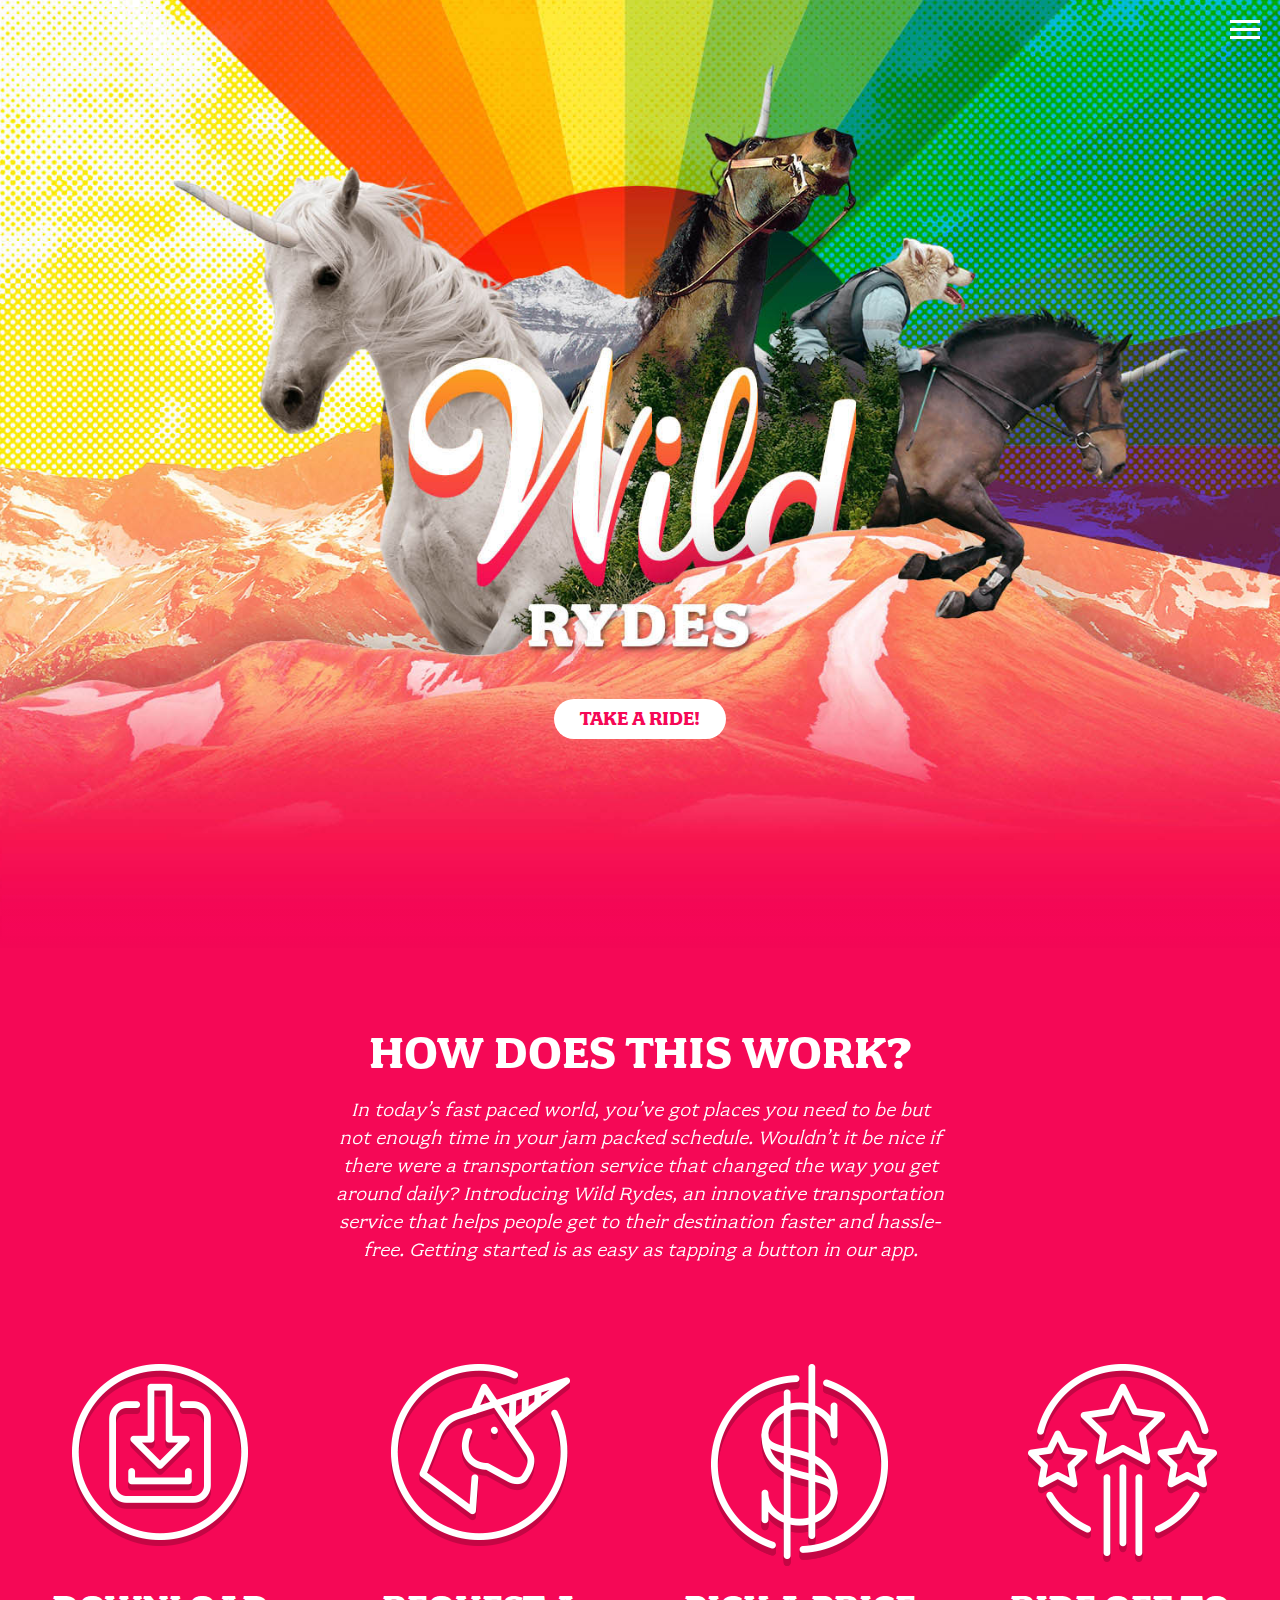
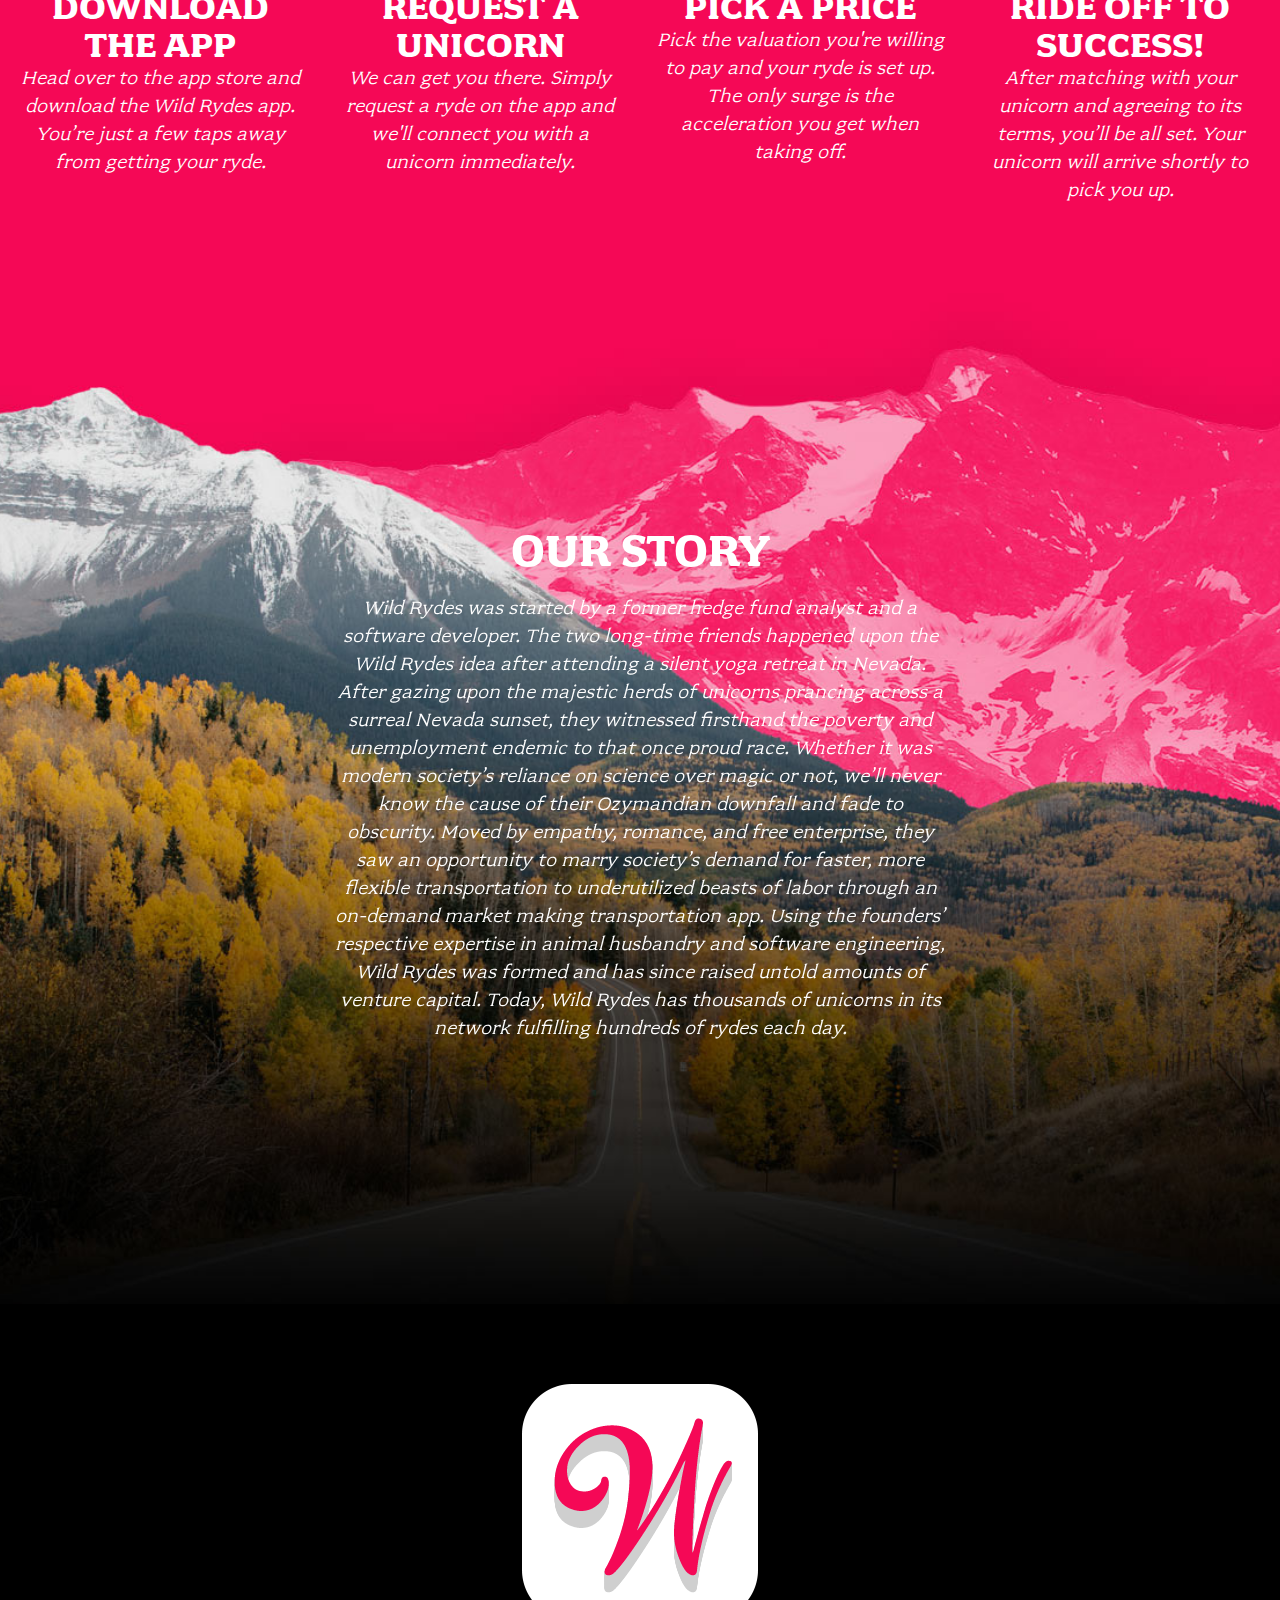
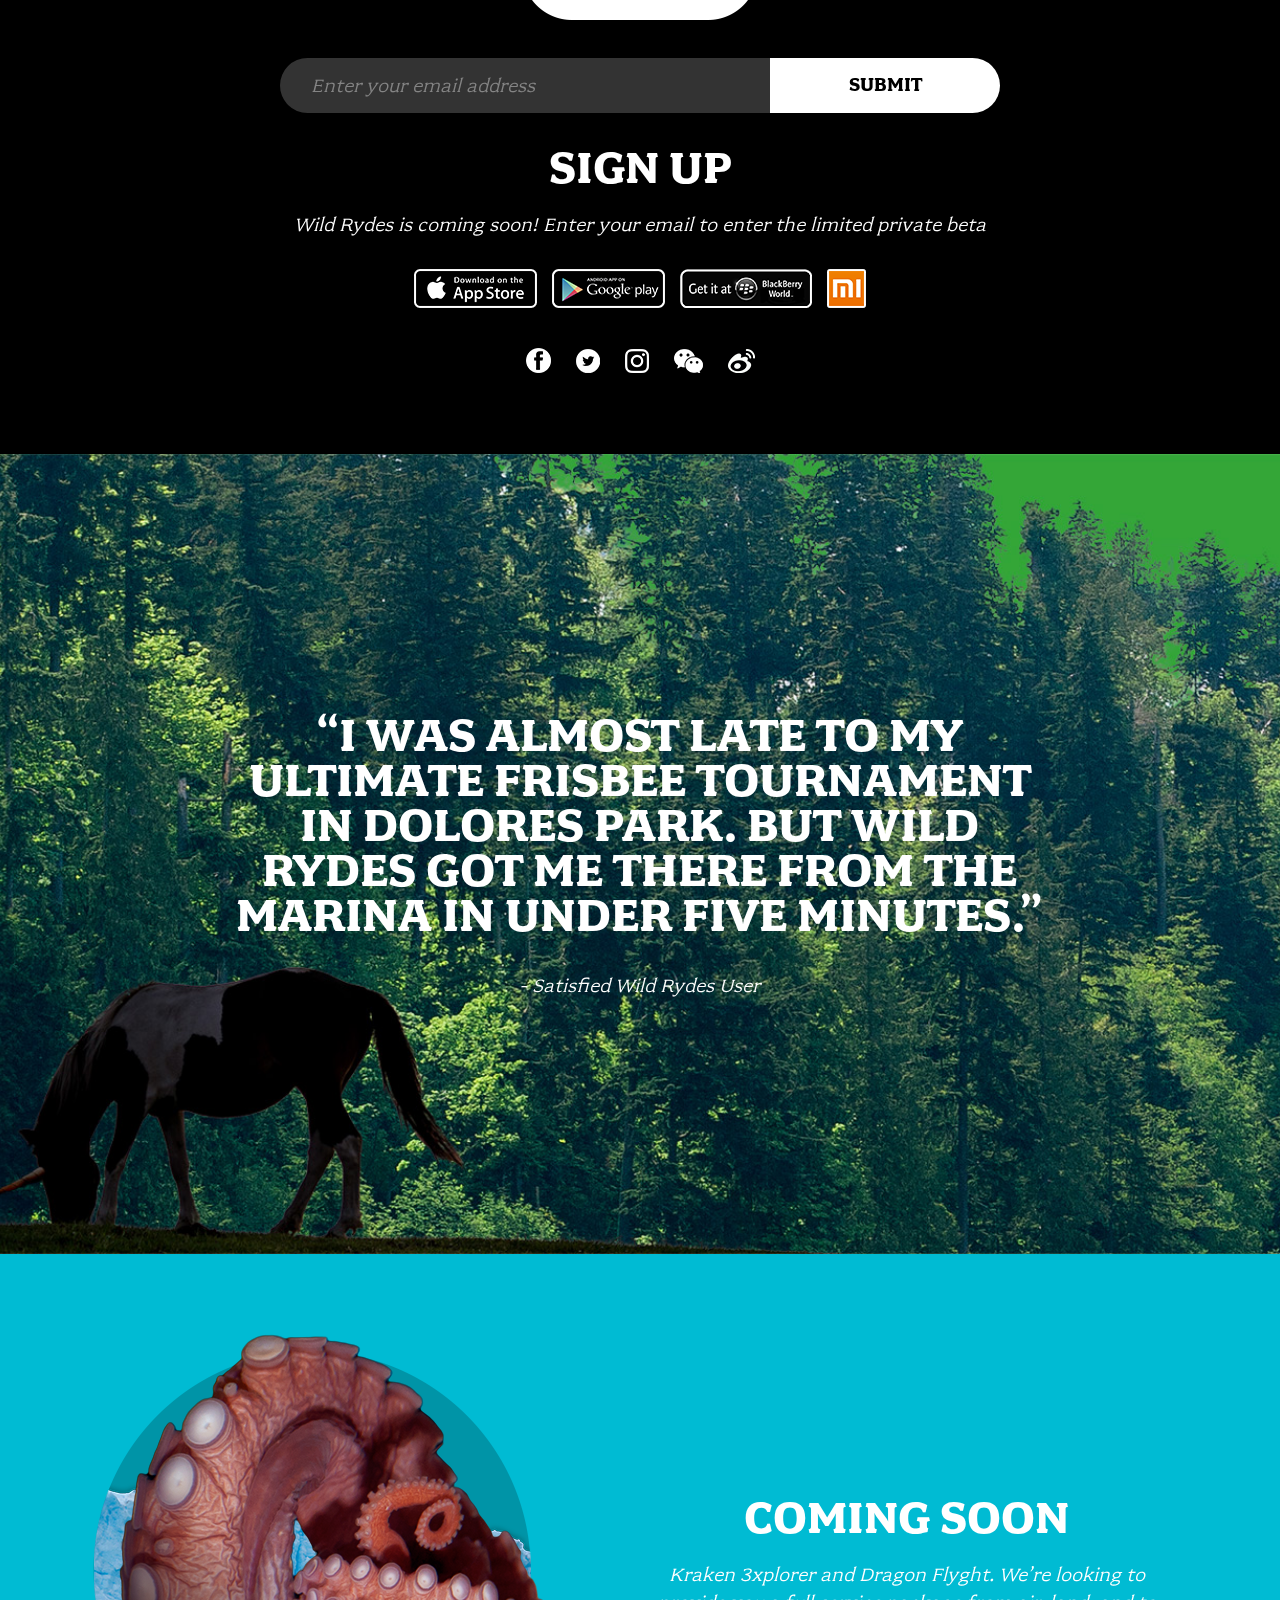
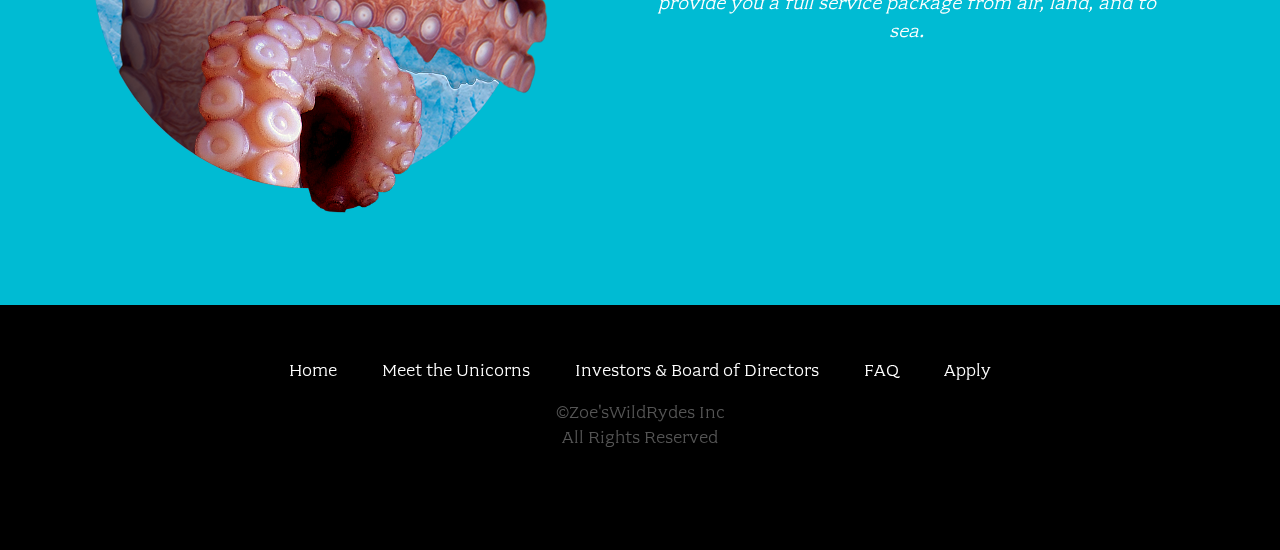
==== commit 74e09f67: "changed the title in the tab/home button" ====
--- a/index.html
+++ b/index.html
@@ -4,7 +4,7 @@
   <meta charset="utf-8">
   <meta name="description" content="">
   <meta name="viewport" content="width=device-width, initial-scale=1">
-  <title>Wild Rydes</title>
+  <title>Wild Rydes - Zoe's Rydes of the Future!</title>
 
   <link rel="stylesheet" href="css/font.css">
   <link rel="stylesheet" href="css/main.css">
@@ -25,7 +25,7 @@
       </ul>
     </nav>
     <button type="button" class="btn-menu"><span>Menu</span></button>
-    <a class="home-button" href="/register.html">Giddy Up!</a>
+    <a class="home-button" href="/register.html">Take a Ride!</a>
   </header>
 
   <section class="home-about">
@@ -147,7 +147,7 @@
 
     <div class="row column">
       <div class="footer-legal">
-        &copy;WildRydes Inc<br>
+        &copy;Zoe'sWildRydes Inc<br>
         All Rights Reserved
       </div>
     </div>
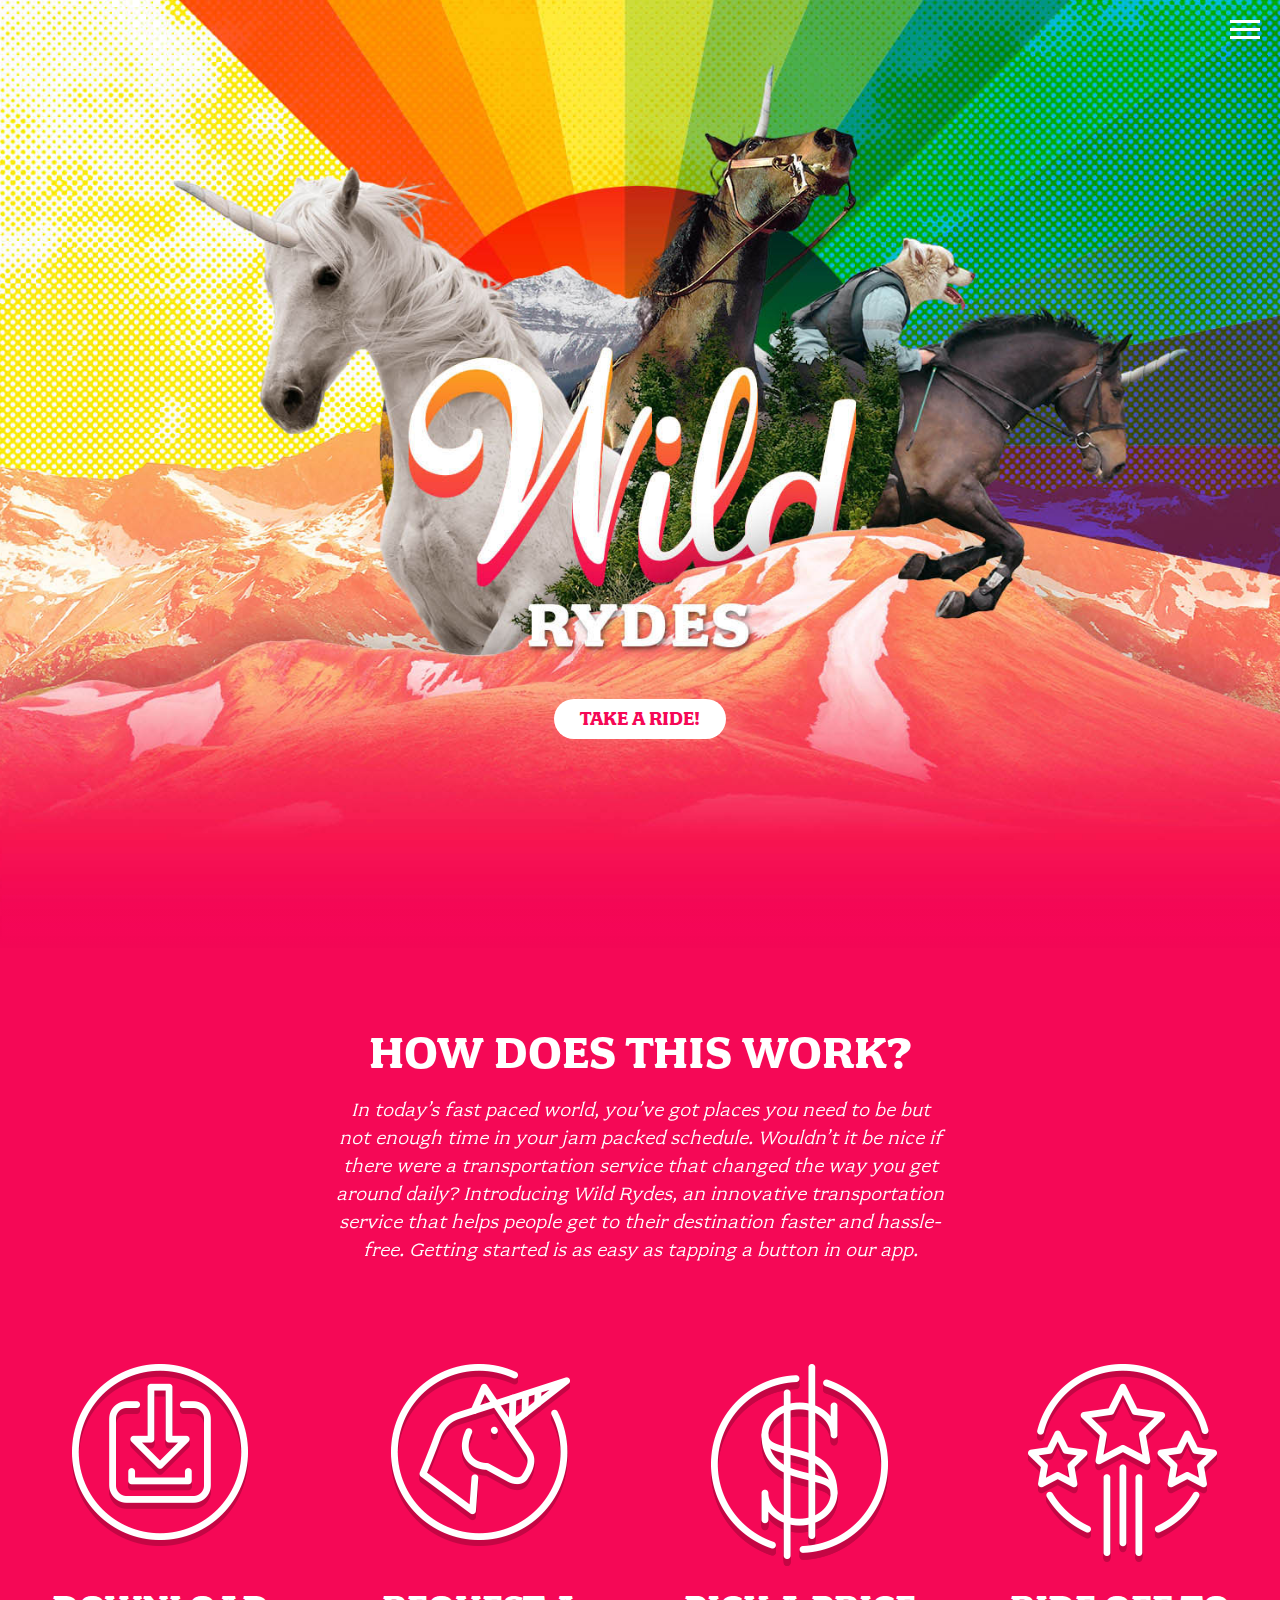
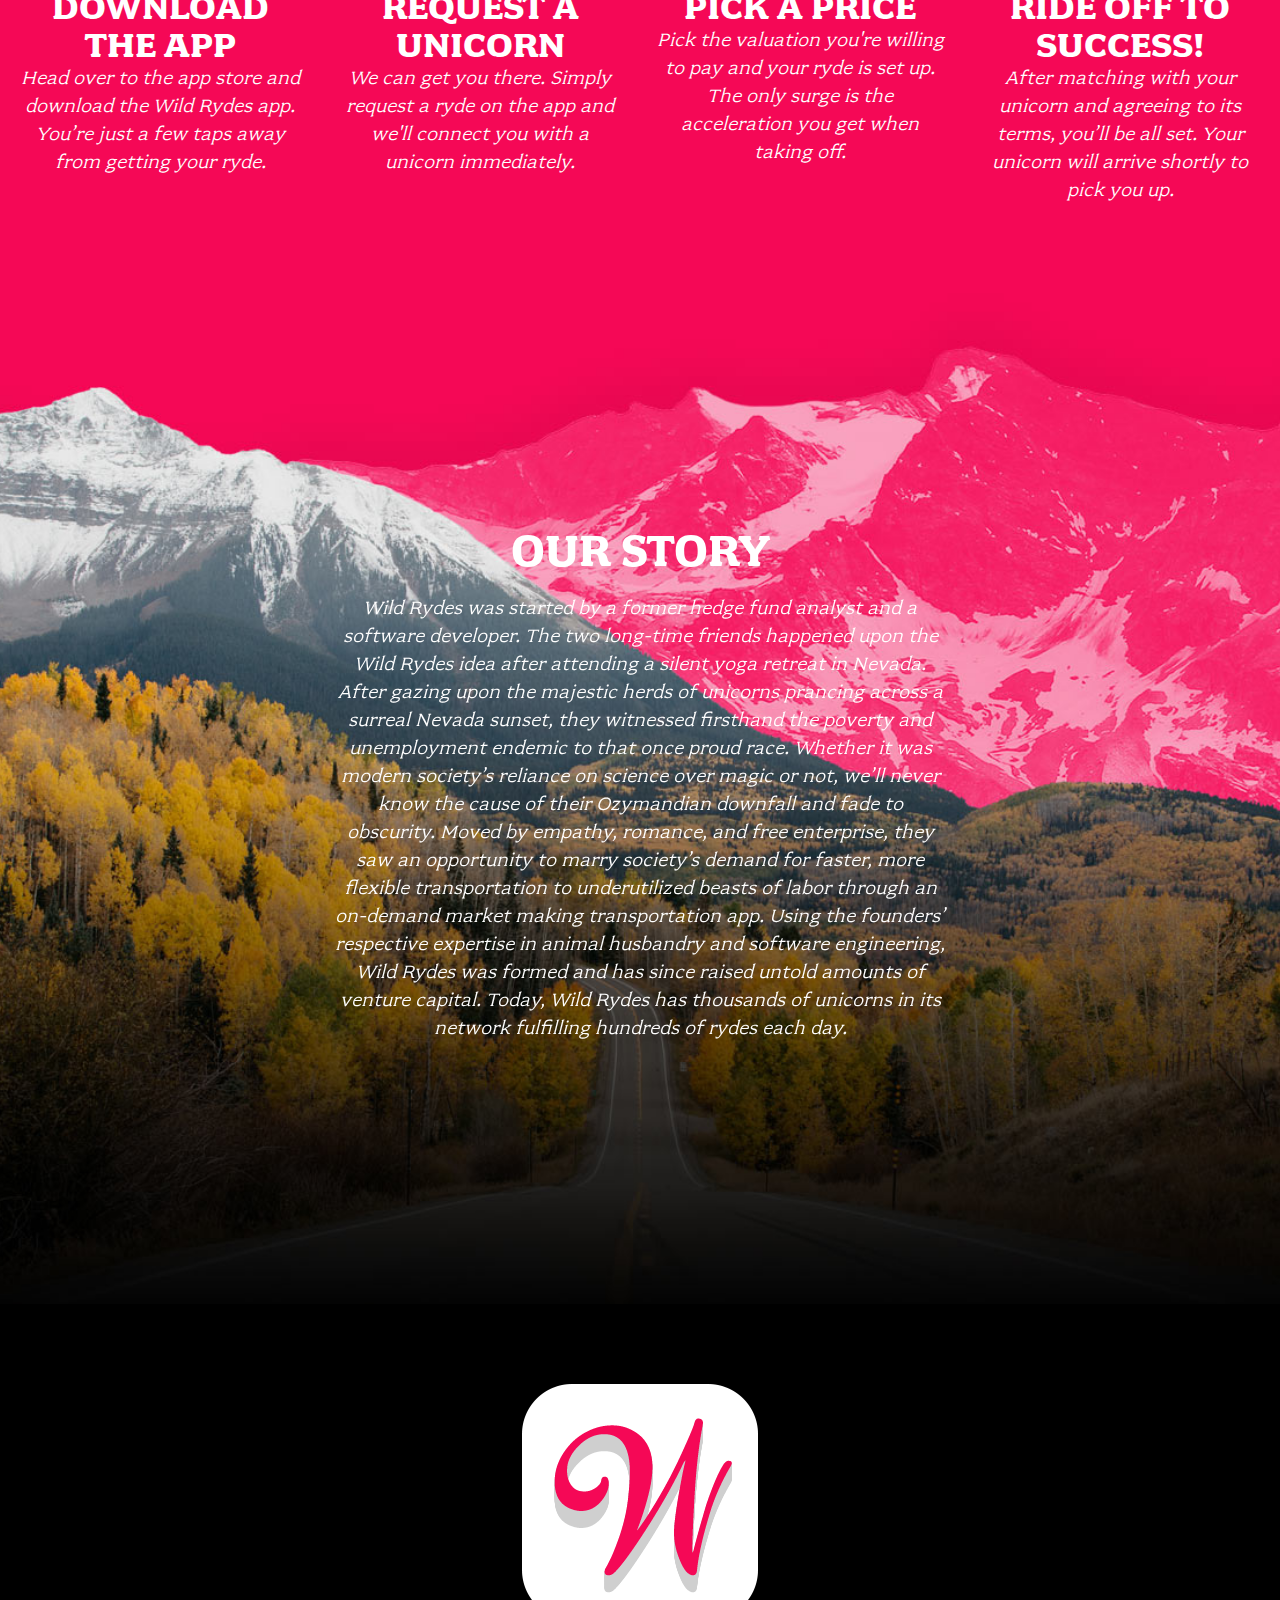
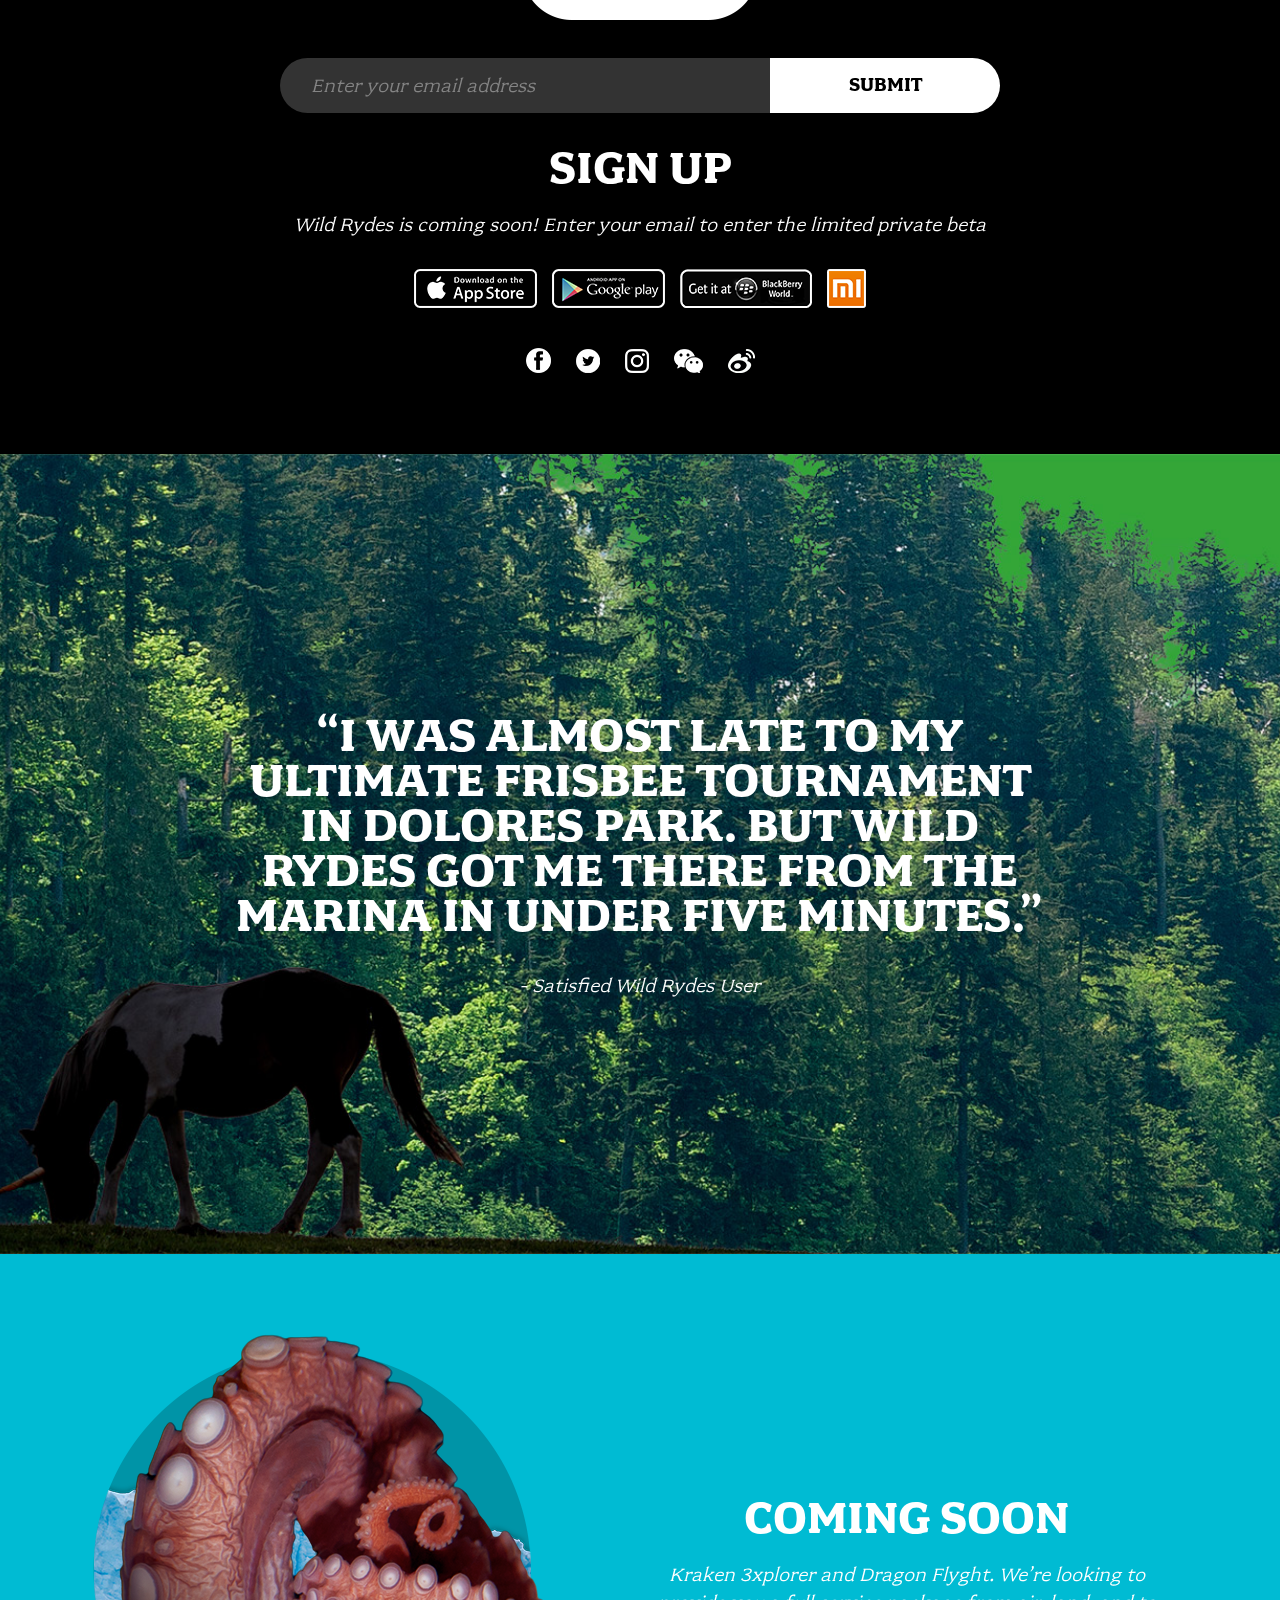
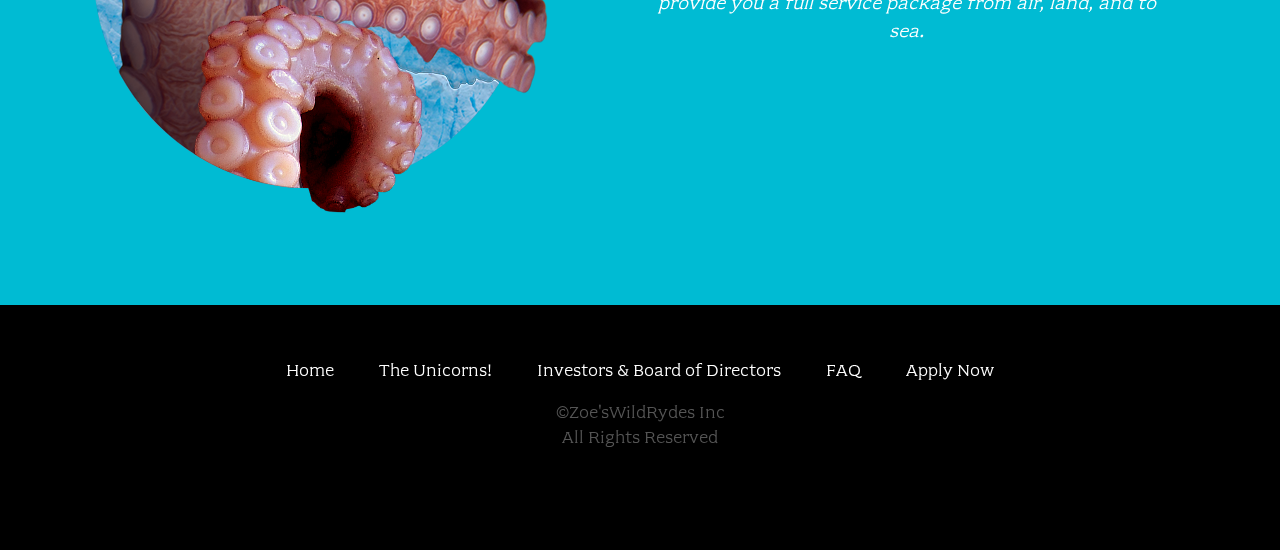
==== commit e8b57310: "changed nav titles" ====
--- a/index.html
+++ b/index.html
@@ -18,10 +18,10 @@
     <nav class="site-nav">
       <ul>
         <li><a href="index.html">Home</a></li>
-        <li><a href="unicorns.html">Meet the Unicorns</a></li>
+        <li><a href="unicorns.html">The Unicorns!</a></li>
         <li><a href="investors.html">Investors &amp; Board of Directors</a></li>
         <li><a href="faq.html">FAQ</a></li>
-        <li><a href="apply.html">Apply</a></li>
+        <li><a href="apply.html">Apply Now</a></li>
       </ul>
     </nav>
     <button type="button" class="btn-menu"><span>Menu</span></button>
@@ -110,7 +110,7 @@
     <div class="row column medium-8 xxlarge-6">
       <div class="quote-wrap">
         <div class="quote">
-          “I was almost late to my ultimate frisbee tournament in DOLORES park. BUt Wild Rydes Got me there from the marina in under five minutes.”
+          “I was almost late to my ultimate frisbee tournament in DOLORES park. But Wild Rydes Got me there from the marina in under five minutes.”
         </div>
         <div class="quoter">- Satisfied Wild Rydes User</div>
       </div>
@@ -137,10 +137,10 @@
       <nav class="footer-nav">
         <ul>
           <li><a href="index.html">Home</a></li>
-          <li><a href="unicorns.html">Meet the Unicorns</a></li>
+          <li><a href="unicorns.html">The Unicorns!</a></li>
           <li><a href="investors.html">Investors & Board of Directors</a></li>
           <li><a href="faq.html">FAQ</a></li>
-          <li><a href="apply.html">Apply</a></li>
+          <li><a href="apply.html">Apply Now</a></li>
         </ul>
       </nav>
     </div>
